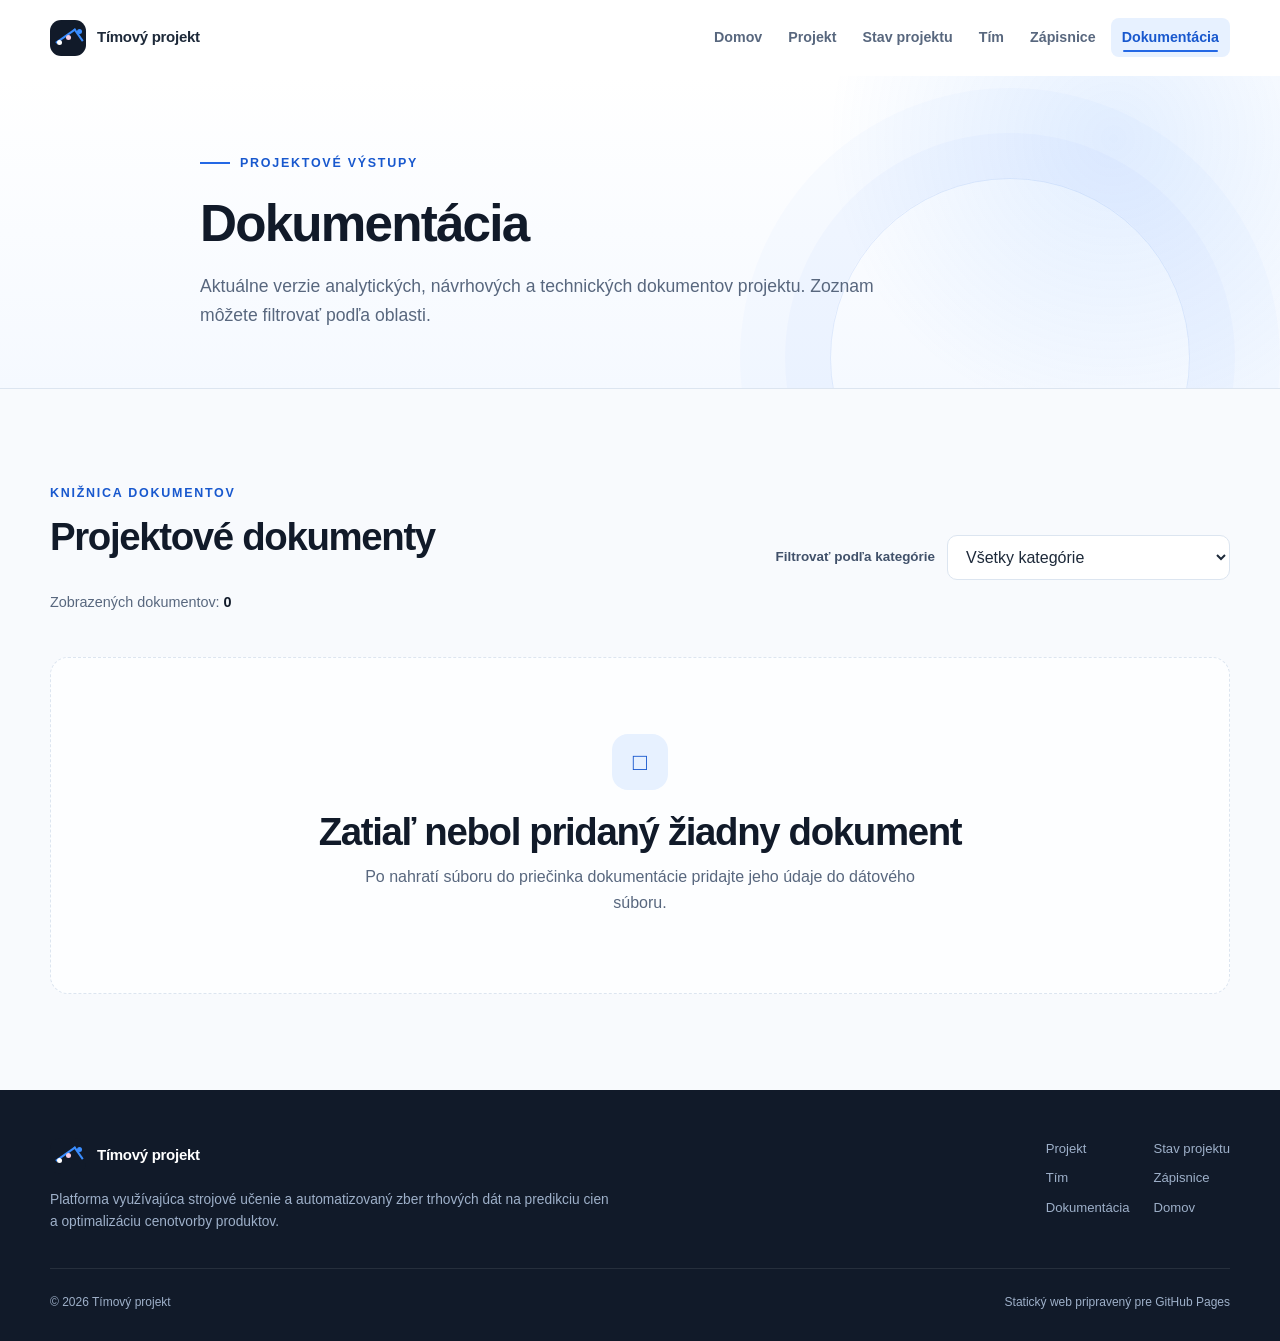
==== documentation.html @ 75918f1d "Create responsive project website" ====
<!doctype html>
<html lang="sk">
<head>
  <meta charset="utf-8">
  <meta name="viewport" content="width=device-width, initial-scale=1">
  <meta name="description" content="Projektová dokumentácia s filtrovaním podľa kategórie.">
  <meta name="theme-color" content="#111a29">
  <title>Dokumentácia | Platforma pre predikciu cien</title>
  <link rel="icon" type="image/svg+xml" href="data:image/svg+xml,%3Csvg xmlns='http://www.w3.org/2000/svg' viewBox='0 0 64 64'%3E%3Crect width='64' height='64' rx='16' fill='%23111a29'/%3E%3Cpath d='M12 43 25 31l9 6 18-19' fill='none' stroke='%233a8dff' stroke-width='5' stroke-linecap='round' stroke-linejoin='round'/%3E%3Ccircle cx='52' cy='18' r='5' fill='%23f7cce2'/%3E%3C/svg%3E">
  <link rel="stylesheet" href="css/styles.css">
</head>
<body data-page="documentation">
  <a class="skip-link" href="#main-content">Preskočiť na hlavný obsah</a>
  <header class="site-header">
    <div class="container header-inner">
      <a class="brand" href="index.html" aria-label="Tímový projekt – domov"><span class="brand-mark" aria-hidden="true"></span><span>Tímový projekt</span></a>
      <button class="menu-toggle" type="button" aria-expanded="false" aria-controls="main-navigation" aria-label="Otvoriť hlavné menu"><span class="menu-toggle-lines" aria-hidden="true"></span></button>
      <nav class="site-nav" id="main-navigation" aria-label="Hlavná navigácia"><ul>
        <li><a href="index.html" data-page="home">Domov</a></li><li><a href="project.html" data-page="project">Projekt</a></li><li><a href="status.html" data-page="status">Stav projektu</a></li><li><a href="team.html" data-page="team">Tím</a></li><li><a href="minutes.html" data-page="minutes">Zápisnice</a></li><li><a href="documentation.html" data-page="documentation">Dokumentácia</a></li>
      </ul></nav>
    </div>
  </header>

  <main id="main-content">
    <section class="page-hero page-hero-compact" aria-labelledby="page-title">
      <div class="container page-hero-inner">
        <p class="page-kicker">Projektové výstupy</p>
        <h1 id="page-title">Dokumentácia</h1>
        <p>Aktuálne verzie analytických, návrhových a technických dokumentov projektu. Zoznam môžete filtrovať podľa oblasti.</p>
      </div>
    </section>

    <section class="section section-soft" aria-labelledby="documents-title">
      <div class="container">
        <div class="collection-toolbar">
          <div>
            <p class="eyebrow">Knižnica dokumentov</p>
            <h2 id="documents-title">Projektové dokumenty</h2>
            <p class="collection-count">Zobrazených dokumentov: <strong data-documents-count>0</strong></p>
          </div>
          <div class="filter-control">
            <label for="category-filter">Filtrovať podľa kategórie</label>
            <select id="category-filter" data-category-filter>
              <option value="all">Všetky kategórie</option>
            </select>
          </div>
        </div>
        <div class="documentation-grid" data-documents-list aria-live="polite">
          <div class="empty-state"><p>Načítavam dokumentáciu…</p></div>
        </div>
      </div>
    </section>
  </main>

  <footer class="site-footer">
    <div class="container">
      <div class="footer-main">
        <div class="footer-brand"><a class="brand" href="index.html"><span class="brand-mark" aria-hidden="true"></span><span>Tímový projekt</span></a><p>Platforma využívajúca strojové učenie a automatizovaný zber trhových dát na predikciu cien a optimalizáciu cenotvorby produktov.</p></div>
        <nav class="footer-nav" aria-label="Navigácia v pätičke"><a href="project.html">Projekt</a><a href="status.html">Stav projektu</a><a href="team.html">Tím</a><a href="minutes.html">Zápisnice</a><a href="documentation.html">Dokumentácia</a><a href="index.html">Domov</a></nav>
      </div>
      <div class="footer-bottom"><p>© <span data-current-year></span> Tímový projekt</p><p>Statický web pripravený pre GitHub Pages</p></div>
    </div>
  </footer>
  <script src="data/documents.js"></script>
  <script src="js/main.js"></script>
  <script src="js/documentation.js"></script>
</body>
</html>
---- css/styles.css ----
:root {
  --blue-700: #1858ce;
  --blue-600: #2468e5;
  --blue-500: #3a8dff;
  --blue-200: #bcd8ff;
  --blue-100: #e7f1ff;
  --blue-050: #f5f9ff;
  --ink-950: #111a29;
  --ink-900: #1d2939;
  --ink-800: #2b3a50;
  --ink-700: #41516a;
  --ink-600: #58677e;
  --ink-500: #718096;
  --line: #dce5f0;
  --surface: #ffffff;
  --surface-soft: #f8fafd;
  --pink-200: #f7cce2;
  --pink-100: #fdeaf4;
  --green-600: #11845b;
  --green-100: #e3f6ef;
  --amber-600: #b76a00;
  --amber-100: #fff2d9;
  --violet-600: #7454d8;
  --violet-100: #eee9ff;
  --shadow-sm: 0 8px 28px rgba(25, 48, 82, 0.08);
  --shadow-lg: 0 26px 80px rgba(25, 58, 110, 0.14);
  --radius-sm: 10px;
  --radius-md: 18px;
  --radius-lg: 28px;
  --container: 1180px;
  --header-height: 76px;
  --font-sans: Inter, ui-sans-serif, -apple-system, BlinkMacSystemFont, "Segoe UI", sans-serif;
}

*,
*::before,
*::after {
  box-sizing: border-box;
}

html {
  scroll-behavior: smooth;
  scroll-padding-top: calc(var(--header-height) + 24px);
}

body {
  margin: 0;
  color: var(--ink-900);
  background: var(--surface);
  font-family: var(--font-sans);
  font-size: 1rem;
  line-height: 1.65;
  -webkit-font-smoothing: antialiased;
}

body.menu-open {
  overflow: hidden;
}

img,
svg {
  display: block;
  max-width: 100%;
}

a {
  color: inherit;
  text-decoration: none;
}

button,
select {
  font: inherit;
}

h1,
h2,
h3,
h4,
p,
dl,
dd {
  margin-top: 0;
}

h1,
h2,
h3,
h4 {
  color: var(--ink-950);
  font-weight: 750;
  letter-spacing: -0.035em;
  line-height: 1.15;
}

h1 {
  font-size: clamp(2.35rem, 5.3vw, 4.8rem);
}

h2 {
  font-size: clamp(1.75rem, 3vw, 2.55rem);
}

h3 {
  font-size: 1.2rem;
}

:focus-visible {
  outline: 3px solid var(--blue-500);
  outline-offset: 3px;
}

::selection {
  color: var(--ink-950);
  background: var(--pink-200);
}

.sr-only {
  position: absolute;
  width: 1px;
  height: 1px;
  padding: 0;
  margin: -1px;
  overflow: hidden;
  clip: rect(0, 0, 0, 0);
  white-space: nowrap;
  border: 0;
}

.skip-link {
  position: fixed;
  z-index: 1000;
  top: 12px;
  left: 12px;
  padding: 10px 16px;
  border-radius: 8px;
  color: #fff;
  background: var(--ink-950);
  transform: translateY(-160%);
  transition: transform 160ms ease;
}

.skip-link:focus {
  transform: translateY(0);
}

.container {
  width: min(calc(100% - 40px), var(--container));
  margin-inline: auto;
}

.section {
  padding: 96px 0;
}

.section-soft {
  background: var(--surface-soft);
}

.section-dark {
  color: #dbe7f8;
  background: var(--ink-950);
}

.section-heading {
  display: flex;
  align-items: flex-end;
  justify-content: space-between;
  gap: 32px;
  margin-bottom: 44px;
}

.section-heading > div {
  max-width: 720px;
}

.section-heading h2 {
  margin-bottom: 12px;
}

.section-heading p {
  max-width: 640px;
  margin-bottom: 0;
  color: var(--ink-600);
}

.section-dark .section-heading h2,
.section-dark h2,
.section-dark h3 {
  color: #fff;
}

.section-dark .section-heading p {
  color: #9fb0c9;
}

.section-dark .eyebrow {
  color: var(--blue-200);
}

.eyebrow {
  margin-bottom: 12px;
  color: var(--blue-700);
  font-size: 0.78rem;
  font-weight: 800;
  letter-spacing: 0.14em;
  line-height: 1.4;
  text-transform: uppercase;
}

.page-kicker {
  display: inline-flex;
  align-items: center;
  gap: 10px;
  margin-bottom: 22px;
  color: var(--blue-700);
  font-size: 0.78rem;
  font-weight: 800;
  letter-spacing: 0.14em;
  text-transform: uppercase;
}

.page-kicker::before {
  width: 30px;
  height: 2px;
  content: "";
  background: var(--blue-600);
}

code {
  padding: 0.1em 0.35em;
  border-radius: 5px;
  color: var(--ink-900);
  background: var(--blue-100);
  font-size: 0.88em;
}

/* Header and navigation */
.site-header {
  position: sticky;
  z-index: 100;
  top: 0;
  height: var(--header-height);
  border-bottom: 1px solid transparent;
  background: rgba(255, 255, 255, 0.9);
  backdrop-filter: blur(18px);
  transition: border-color 180ms ease, box-shadow 180ms ease;
}

.site-header.is-scrolled {
  border-color: rgba(220, 229, 240, 0.9);
  box-shadow: 0 5px 20px rgba(31, 48, 72, 0.05);
}

.header-inner {
  display: flex;
  height: 100%;
  align-items: center;
  justify-content: space-between;
  gap: 28px;
}

.brand {
  display: inline-flex;
  min-width: max-content;
  align-items: center;
  gap: 11px;
  font-size: 0.94rem;
  font-weight: 800;
  letter-spacing: -0.02em;
}

.brand-mark {
  position: relative;
  display: grid;
  width: 36px;
  height: 36px;
  overflow: hidden;
  border-radius: 11px;
  color: #fff;
  background: var(--ink-950);
  place-items: center;
}

.brand-mark::before,
.brand-mark::after {
  position: absolute;
  content: "";
}

.brand-mark::before {
  width: 24px;
  height: 15px;
  border-top: 2px solid var(--blue-500);
  border-right: 2px solid var(--blue-500);
  transform: rotate(-35deg) translate(-1px, 4px);
}

.brand-mark::after {
  width: 5px;
  height: 5px;
  border-radius: 50%;
  background: var(--pink-200);
  box-shadow: 11px -6px 0 var(--blue-500), -9px 5px 0 #fff;
}

.site-nav ul {
  display: flex;
  margin: 0;
  padding: 0;
  align-items: center;
  gap: 4px;
  list-style: none;
}

.site-nav a {
  position: relative;
  display: block;
  padding: 12px 11px;
  border-radius: 8px;
  color: var(--ink-600);
  font-size: 0.89rem;
  font-weight: 650;
  line-height: 1;
  transition: color 160ms ease, background-color 160ms ease;
}

.site-nav a:hover {
  color: var(--ink-950);
  background: var(--blue-050);
}

.site-nav a.is-active {
  color: var(--blue-700);
  background: var(--blue-100);
}

.site-nav a.is-active::after {
  position: absolute;
  right: 12px;
  bottom: 5px;
  left: 12px;
  height: 2px;
  border-radius: 999px;
  content: "";
  background: var(--blue-600);
}

.menu-toggle {
  display: none;
  width: 46px;
  height: 46px;
  padding: 0;
  border: 1px solid var(--line);
  border-radius: 12px;
  color: var(--ink-900);
  background: #fff;
  cursor: pointer;
}

.menu-toggle-lines,
.menu-toggle-lines::before,
.menu-toggle-lines::after {
  display: block;
  width: 20px;
  height: 2px;
  margin: auto;
  border-radius: 999px;
  content: "";
  background: currentColor;
  transition: transform 160ms ease, opacity 160ms ease;
}

.menu-toggle-lines::before {
  transform: translateY(-6px);
}

.menu-toggle-lines::after {
  transform: translateY(4px);
}

.menu-toggle[aria-expanded="true"] .menu-toggle-lines {
  background: transparent;
}

.menu-toggle[aria-expanded="true"] .menu-toggle-lines::before {
  transform: translateY(0) rotate(45deg);
}

.menu-toggle[aria-expanded="true"] .menu-toggle-lines::after {
  transform: translateY(-2px) rotate(-45deg);
}

/* Buttons and links */
.button {
  display: inline-flex;
  min-height: 48px;
  padding: 0 20px;
  align-items: center;
  justify-content: center;
  gap: 8px;
  border: 1px solid transparent;
  border-radius: 11px;
  font-size: 0.92rem;
  font-weight: 750;
  line-height: 1.2;
  transition: transform 160ms ease, background-color 160ms ease, border-color 160ms ease, box-shadow 160ms ease;
}

.button:hover {
  transform: translateY(-2px);
}

.button-primary {
  color: #fff;
  background: var(--blue-600);
  box-shadow: 0 10px 26px rgba(36, 104, 229, 0.23);
}

.button-primary:hover {
  background: var(--blue-700);
  box-shadow: 0 14px 30px rgba(36, 104, 229, 0.3);
}

.button-secondary {
  border-color: var(--line);
  color: var(--ink-900);
  background: #fff;
}

.button-secondary:hover {
  border-color: var(--blue-200);
  background: var(--blue-050);
}

.button-small {
  min-height: 40px;
  padding-inline: 15px;
  font-size: 0.84rem;
}

.text-link {
  display: inline-flex;
  align-items: center;
  color: var(--blue-700);
  font-weight: 750;
}

.text-link:hover {
  text-decoration: underline;
  text-underline-offset: 4px;
}

/* Home hero */
.hero {
  position: relative;
  min-height: calc(100vh - var(--header-height));
  overflow: hidden;
  background:
    radial-gradient(circle at 89% 16%, rgba(58, 141, 255, 0.18), transparent 26%),
    radial-gradient(circle at 8% 84%, rgba(247, 204, 226, 0.31), transparent 26%),
    linear-gradient(180deg, #fff 0%, #f7faff 100%);
}

.hero::before {
  position: absolute;
  inset: 0;
  pointer-events: none;
  content: "";
  background-image: linear-gradient(rgba(39, 92, 173, 0.055) 1px, transparent 1px), linear-gradient(90deg, rgba(39, 92, 173, 0.055) 1px, transparent 1px);
  background-size: 64px 64px;
  mask-image: linear-gradient(to bottom, rgba(0, 0, 0, 0.45), transparent 92%);
}

.hero-inner {
  position: relative;
  z-index: 1;
  display: grid;
  min-height: calc(100vh - var(--header-height));
  padding-block: 76px;
  align-items: center;
  grid-template-columns: minmax(0, 1.2fr) minmax(360px, 0.8fr);
  gap: clamp(48px, 8vw, 104px);
}

.hero-copy {
  max-width: 790px;
}

.hero-copy h1 {
  max-width: 830px;
  margin-bottom: 28px;
  font-size: clamp(2.35rem, 4.6vw, 4.15rem);
}

.hero-title-accent {
  color: var(--blue-600);
}

.hero-description {
  max-width: 680px;
  margin-bottom: 36px;
  color: var(--ink-600);
  font-size: clamp(1.05rem, 1.5vw, 1.2rem);
  line-height: 1.75;
}

.hero-actions {
  display: flex;
  flex-wrap: wrap;
  gap: 12px;
}

.hero-visual-wrap {
  position: relative;
}

.hero-visual-wrap::before {
  position: absolute;
  z-index: -1;
  inset: -28px;
  border-radius: 50%;
  content: "";
  background: radial-gradient(circle, rgba(58, 141, 255, 0.2), transparent 68%);
  filter: blur(14px);
}

.hero-visual {
  position: relative;
  min-height: 490px;
  overflow: hidden;
  padding: 26px;
  border: 1px solid rgba(255, 255, 255, 0.12);
  border-radius: var(--radius-lg);
  color: #fff;
  background: var(--ink-950);
  box-shadow: var(--shadow-lg);
}

.hero-visual::before {
  position: absolute;
  inset: 0;
  content: "";
  background-image: linear-gradient(rgba(255, 255, 255, 0.045) 1px, transparent 1px), linear-gradient(90deg, rgba(255, 255, 255, 0.045) 1px, transparent 1px);
  background-size: 40px 40px;
}

.visual-topbar,
.chart-meta,
.hero-chart,
.visual-metrics {
  position: relative;
  z-index: 1;
}

.visual-topbar {
  display: flex;
  margin-bottom: 42px;
  align-items: center;
  justify-content: space-between;
  color: #8ea2c0;
  font-size: 0.75rem;
  font-weight: 700;
  letter-spacing: 0.08em;
  text-transform: uppercase;
}

.live-indicator {
  display: inline-flex;
  align-items: center;
  gap: 7px;
  color: #a9f2d4;
}

.live-indicator::before {
  width: 7px;
  height: 7px;
  border-radius: 50%;
  content: "";
  background: #53dba3;
  box-shadow: 0 0 0 5px rgba(83, 219, 163, 0.1);
}

.chart-meta {
  display: flex;
  align-items: flex-end;
  justify-content: space-between;
}

.chart-meta span {
  display: block;
  color: #8ea2c0;
  font-size: 0.75rem;
}

.chart-meta strong {
  display: block;
  margin-top: 5px;
  color: #fff;
  font-size: 2rem;
  letter-spacing: -0.05em;
}

.trend-chip {
  padding: 7px 10px;
  border-radius: 999px;
  color: #81e7bb !important;
  background: rgba(83, 219, 163, 0.12);
  font-size: 0.75rem !important;
  font-weight: 750;
}

.hero-chart {
  width: 100%;
  height: 190px;
  margin: 22px 0 24px;
  overflow: visible;
}

.chart-line-shadow {
  fill: none;
  stroke: rgba(58, 141, 255, 0.14);
  stroke-width: 14;
}

.chart-line {
  fill: none;
  stroke: var(--blue-500);
  stroke-linecap: round;
  stroke-linejoin: round;
  stroke-width: 3.5;
}

.chart-line-secondary {
  fill: none;
  stroke: var(--pink-200);
  stroke-dasharray: 7 9;
  stroke-linecap: round;
  stroke-width: 2;
}

.chart-dot {
  fill: var(--blue-500);
  stroke: var(--ink-950);
  stroke-width: 4;
}

.chart-dot-active {
  fill: var(--pink-200);
  stroke: var(--ink-950);
  stroke-width: 5;
}

.visual-metrics {
  display: grid;
  padding-top: 20px;
  border-top: 1px solid rgba(255, 255, 255, 0.09);
  grid-template-columns: repeat(3, 1fr);
  gap: 16px;
}

.visual-metrics div + div {
  padding-left: 16px;
  border-left: 1px solid rgba(255, 255, 255, 0.09);
}

.visual-metrics span,
.visual-metrics strong {
  display: block;
}

.visual-metrics span {
  color: #7f94b2;
  font-size: 0.7rem;
  letter-spacing: 0.05em;
  text-transform: uppercase;
}

.visual-metrics strong {
  margin-top: 4px;
  font-size: 0.92rem;
}

.floating-label {
  position: absolute;
  z-index: 3;
  display: flex;
  padding: 11px 14px;
  border: 1px solid rgba(255, 255, 255, 0.5);
  border-radius: 12px;
  align-items: center;
  gap: 9px;
  color: var(--ink-900);
  background: rgba(255, 255, 255, 0.92);
  box-shadow: var(--shadow-sm);
  font-size: 0.75rem;
  font-weight: 750;
  backdrop-filter: blur(12px);
}

.floating-label::before {
  width: 8px;
  height: 8px;
  border-radius: 50%;
  content: "";
  background: var(--blue-500);
}

.label-one {
  top: 76px;
  right: -30px;
}

.label-two {
  bottom: 73px;
  left: -42px;
}

.label-two::before {
  background: var(--pink-200);
}

/* Home cards */
.areas-grid {
  display: grid;
  grid-template-columns: repeat(4, minmax(0, 1fr));
  gap: 18px;
}

.area-card {
  position: relative;
  min-height: 300px;
  overflow: hidden;
  padding: 28px;
  border: 1px solid var(--line);
  border-radius: var(--radius-md);
  background: #fff;
  transition: transform 180ms ease, border-color 180ms ease, box-shadow 180ms ease;
}

.area-card:hover {
  border-color: var(--blue-200);
  box-shadow: var(--shadow-sm);
  transform: translateY(-6px);
}

.area-card::after {
  position: absolute;
  right: -26px;
  bottom: -32px;
  width: 116px;
  height: 116px;
  border-radius: 50%;
  content: "";
  background: var(--blue-050);
}

.area-card:nth-child(2)::after,
.area-card:nth-child(4)::after {
  background: var(--pink-100);
}

.area-number {
  display: flex;
  margin-bottom: 46px;
  align-items: center;
  justify-content: space-between;
  color: var(--ink-500);
  font-size: 0.78rem;
  font-weight: 750;
}

.area-icon {
  position: relative;
  display: grid;
  width: 42px;
  height: 42px;
  border-radius: 12px;
  color: var(--blue-700);
  background: var(--blue-100);
  place-items: center;
}

.area-icon svg {
  width: 22px;
  height: 22px;
}

.area-card h3 {
  margin-bottom: 14px;
  font-size: 1.25rem;
}

.area-card p {
  position: relative;
  z-index: 1;
  margin-bottom: 0;
  color: var(--ink-600);
  font-size: 0.93rem;
}

/* Current status */
.current-status-card {
  display: grid;
  min-height: 355px;
  overflow: hidden;
  border: 1px solid rgba(255, 255, 255, 0.09);
  border-radius: var(--radius-lg);
  background:
    radial-gradient(circle at 100% 0%, rgba(58, 141, 255, 0.24), transparent 36%),
    #172235;
  grid-template-columns: 1.3fr 0.7fr;
}

.status-summary-main {
  padding: clamp(32px, 6vw, 64px);
}

.status-kicker {
  display: flex;
  margin-bottom: 30px;
  align-items: center;
  gap: 10px;
  color: #a8bad4;
  font-size: 0.74rem;
  font-weight: 800;
  letter-spacing: 0.12em;
  text-transform: uppercase;
}

.pulse-dot {
  width: 8px;
  height: 8px;
  border-radius: 50%;
  background: #59dfa8;
  box-shadow: 0 0 0 6px rgba(89, 223, 168, 0.1);
}

.week-label {
  margin-bottom: 6px;
  color: #fff;
  font-size: clamp(2rem, 4vw, 3.3rem);
  font-weight: 800;
  letter-spacing: -0.05em;
  line-height: 1;
}

.status-date {
  margin-bottom: 24px;
  color: var(--blue-200);
  font-weight: 650;
}

.status-description {
  max-width: 590px;
  margin-bottom: 28px;
  color: #b9c7db;
  font-size: 1.05rem;
}

.current-status-card .text-link {
  color: #8ebcff;
}

.status-metrics {
  display: grid;
  padding: 30px;
  align-content: center;
  background: rgba(255, 255, 255, 0.035);
  gap: 14px;
}

.metric-card {
  padding: 27px;
  border: 1px solid rgba(255, 255, 255, 0.08);
  border-radius: var(--radius-md);
  background: rgba(255, 255, 255, 0.055);
}

.metric-number,
.metric-label {
  display: block;
}

.metric-number {
  color: #fff;
  font-size: 2.5rem;
  font-weight: 800;
  letter-spacing: -0.05em;
  line-height: 1;
}

.metric-label {
  margin-top: 9px;
  color: #9fb0c9;
  font-size: 0.82rem;
}

.metric-complete {
  box-shadow: inset 3px 0 0 #59dfa8;
}

.metric-progress {
  box-shadow: inset 3px 0 0 var(--blue-500);
}

/* Updates */
.updates-layout {
  display: grid;
  grid-template-columns: minmax(260px, 0.36fr) minmax(0, 0.64fr);
  gap: clamp(42px, 8vw, 104px);
}

.updates-intro {
  position: sticky;
  top: calc(var(--header-height) + 40px);
  height: fit-content;
}

.updates-intro h2 {
  margin-bottom: 18px;
}

.updates-intro > p:not(.eyebrow) {
  color: var(--ink-600);
}

.updates-list {
  border-top: 1px solid var(--line);
}

.update-item {
  display: grid;
  padding: 25px 0;
  border-bottom: 1px solid var(--line);
  grid-template-columns: 14px 1fr;
  gap: 20px;
}

.update-marker {
  width: 10px;
  height: 10px;
  margin-top: 8px;
  border-radius: 50%;
  background: var(--ink-500);
  box-shadow: 0 0 0 5px var(--surface-soft);
}

.update-status {
  background: var(--blue-500);
}

.update-minutes {
  background: var(--green-600);
}

.update-document {
  background: var(--violet-600);
}

.update-general {
  background: #dc83b4;
}

.update-meta {
  display: flex;
  margin-bottom: 7px;
  align-items: center;
  justify-content: space-between;
  gap: 20px;
  color: var(--ink-500);
  font-size: 0.76rem;
  font-weight: 700;
  letter-spacing: 0.05em;
  text-transform: uppercase;
}

.update-content h3 {
  margin-bottom: 7px;
}

.update-content h3 a:hover {
  color: var(--blue-700);
}

.update-content p {
  margin-bottom: 0;
  color: var(--ink-600);
  font-size: 0.92rem;
}

/* Shared page hero */
.page-hero {
  position: relative;
  overflow: hidden;
  padding: 92px 0 78px;
  border-bottom: 1px solid var(--line);
  background:
    radial-gradient(circle at 87% 20%, rgba(58, 141, 255, 0.13), transparent 25%),
    linear-gradient(180deg, #fff, var(--blue-050));
}

.page-hero::after {
  position: absolute;
  right: 7vw;
  bottom: -150px;
  width: 360px;
  height: 360px;
  border: 1px solid rgba(36, 104, 229, 0.12);
  border-radius: 50%;
  content: "";
  box-shadow: 0 0 0 45px rgba(36, 104, 229, 0.025), 0 0 0 90px rgba(36, 104, 229, 0.018);
}

.page-hero-inner {
  position: relative;
  z-index: 1;
  max-width: 880px;
}

.page-hero h1 {
  margin-bottom: 24px;
  font-size: clamp(2.5rem, 5vw, 4.5rem);
}

.page-hero p:last-child {
  max-width: 720px;
  margin-bottom: 0;
  color: var(--ink-600);
  font-size: 1.1rem;
}

.page-hero-compact {
  padding-block: 70px 58px;
}

.page-hero-compact h1 {
  margin-bottom: 18px;
  font-size: clamp(2.3rem, 4vw, 3.75rem);
}

/* Project page */
.about-layout {
  display: grid;
  align-items: start;
  grid-template-columns: 0.72fr 1.28fr;
  gap: clamp(48px, 9vw, 120px);
}

.about-sticky {
  position: sticky;
  top: calc(var(--header-height) + 42px);
}

.about-sticky h2 {
  margin-bottom: 22px;
}

.about-index {
  display: flex;
  width: 72px;
  height: 72px;
  margin-bottom: 28px;
  border-radius: 50%;
  align-items: center;
  justify-content: center;
  color: var(--blue-700);
  background: var(--blue-100);
  font-size: 0.85rem;
  font-weight: 800;
}

.about-blocks {
  display: grid;
  gap: 18px;
}

.about-block {
  padding: 30px 32px;
  border: 1px solid var(--line);
  border-radius: var(--radius-md);
  background: #fff;
}

.about-block:first-child {
  border-color: var(--blue-200);
  background: var(--blue-050);
}

.about-block h3 {
  margin-bottom: 13px;
}

.about-block p {
  margin-bottom: 0;
  color: var(--ink-600);
}

.tasks-grid {
  display: grid;
  counter-reset: project-task;
  grid-template-columns: repeat(2, minmax(0, 1fr));
  gap: 18px;
}

.project-task-card {
  position: relative;
  min-height: 265px;
  padding: 32px;
  border: 1px solid rgba(255, 255, 255, 0.09);
  border-radius: var(--radius-md);
  background: #172235;
  counter-increment: project-task;
  transition: background-color 160ms ease, transform 160ms ease;
}

.project-task-card:hover {
  background: #1b2940;
  transform: translateY(-3px);
}

.project-task-card::before {
  display: block;
  margin-bottom: 50px;
  color: #699ee9;
  content: "0" counter(project-task);
  font-size: 0.82rem;
  font-weight: 800;
  letter-spacing: 0.1em;
}

.project-task-card:nth-child(n + 10)::before {
  content: counter(project-task);
}

.project-task-card::after {
  position: absolute;
  top: 34px;
  right: 34px;
  width: 34px;
  height: 1px;
  content: "";
  background: var(--pink-200);
  transform: rotate(-38deg);
}

.project-task-card h3 {
  margin-bottom: 14px;
  color: #fff;
}

.project-task-card p {
  margin-bottom: 0;
  color: #aebdd2;
  font-size: 0.94rem;
}

/* Status timeline */
.status-page {
  background: var(--surface-soft);
}

.status-legend {
  display: flex;
  flex-wrap: wrap;
  gap: 10px;
}

.status-badge {
  display: inline-flex;
  min-height: 27px;
  padding: 4px 10px;
  border-radius: 999px;
  align-items: center;
  font-size: 0.74rem;
  font-weight: 800;
  letter-spacing: 0.03em;
}

.badge-complete {
  color: var(--green-600);
  background: var(--green-100);
}

.badge-progress {
  color: var(--blue-700);
  background: var(--blue-100);
}

.badge-planned {
  color: var(--amber-600);
  background: var(--amber-100);
}

.timeline {
  position: relative;
  display: grid;
  gap: 34px;
}

.timeline::before {
  position: absolute;
  top: 28px;
  bottom: 28px;
  left: 29px;
  width: 2px;
  content: "";
  background: var(--line);
}

.timeline-entry {
  position: relative;
  display: grid;
  grid-template-columns: 60px minmax(0, 1fr);
  gap: 26px;
}

.timeline-node {
  position: relative;
  z-index: 2;
  display: flex;
  width: 60px;
  height: 60px;
  border: 5px solid var(--surface-soft);
  border-radius: 50%;
  align-items: center;
  justify-content: center;
  color: var(--ink-600);
  background: #fff;
  box-shadow: 0 0 0 1px var(--line);
  font-size: 0.8rem;
  font-weight: 800;
}

.timeline-entry.is-latest .timeline-node {
  color: #fff;
  background: var(--blue-600);
  box-shadow: 0 0 0 1px var(--blue-600), 0 0 0 8px var(--blue-100);
}

.week-card {
  overflow: hidden;
  border: 1px solid var(--line);
  border-radius: var(--radius-md);
  background: #fff;
  box-shadow: 0 8px 28px rgba(30, 52, 83, 0.045);
}

.timeline-entry.is-latest .week-card {
  border-color: var(--blue-200);
  box-shadow: 0 16px 48px rgba(26, 80, 171, 0.09);
}

.week-card-header {
  display: flex;
  padding: 30px 34px;
  border-bottom: 1px solid var(--line);
  align-items: flex-start;
  justify-content: space-between;
  gap: 36px;
  background: linear-gradient(135deg, #fff, #fafcff);
}

.week-card-header h2 {
  max-width: 680px;
  margin-bottom: 0;
  font-size: 1.4rem;
  letter-spacing: -0.025em;
}

.week-title-line {
  display: flex;
  margin-bottom: 10px;
  align-items: center;
  gap: 10px;
}

.week-title-line .eyebrow {
  margin-bottom: 0;
}

.latest-label {
  padding: 3px 8px;
  border-radius: 99px;
  color: #fff;
  background: var(--blue-600);
  font-size: 0.68rem;
  font-weight: 800;
  letter-spacing: 0.04em;
  text-transform: uppercase;
}

.week-meta {
  display: grid;
  min-width: max-content;
  color: var(--ink-500);
  font-size: 0.78rem;
  text-align: right;
  gap: 6px;
}

.week-meta time {
  color: var(--ink-800);
  font-weight: 750;
}

.task-columns {
  display: grid;
  padding: 28px 34px 34px;
  grid-template-columns: repeat(3, minmax(0, 1fr));
  gap: 26px;
}

.task-group-heading {
  display: flex;
  margin-bottom: 17px;
  align-items: center;
  justify-content: space-between;
}

.task-group-heading h3 {
  margin: 0;
  line-height: 1;
}

.task-count {
  display: grid;
  width: 25px;
  height: 25px;
  border: 1px solid var(--line);
  border-radius: 50%;
  color: var(--ink-500);
  font-size: 0.72rem;
  font-weight: 800;
  place-items: center;
}

.task-list {
  display: grid;
  margin: 0;
  padding: 0;
  list-style: none;
  gap: 10px;
}

.task-item {
  display: grid;
  padding: 15px;
  border: 1px solid var(--line);
  border-radius: 12px;
  grid-template-columns: 8px 1fr;
  gap: 11px;
}

.task-state {
  width: 7px;
  height: 7px;
  margin-top: 6px;
  border-radius: 50%;
}

.task-state-complete {
  background: var(--green-600);
}

.task-state-progress {
  background: var(--blue-500);
}

.task-state-planned {
  background: #db900f;
}

.task-item h4 {
  margin-bottom: 10px;
  font-size: 0.88rem;
  letter-spacing: -0.015em;
  line-height: 1.35;
}

.task-meta {
  display: grid;
  color: var(--ink-500);
  font-size: 0.72rem;
  line-height: 1.5;
  gap: 4px;
}

.task-meta span {
  display: inline-flex;
  align-items: center;
  gap: 5px;
}

.task-deadline {
  color: var(--amber-600);
}

.task-empty {
  margin-bottom: 0;
  padding: 16px;
  border: 1px dashed var(--line);
  border-radius: 12px;
  color: var(--ink-500);
  font-size: 0.8rem;
}

/* Team */
.supervisors-grid {
  display: grid;
  grid-template-columns: repeat(2, minmax(0, 1fr));
  gap: 18px;
}

.supervisor-card {
  display: flex;
  min-height: 150px;
  padding: 28px;
  border: 1px solid var(--line);
  border-radius: var(--radius-md);
  align-items: center;
  gap: 24px;
  background: #fff;
}

.supervisor-number {
  display: grid;
  width: 62px;
  height: 62px;
  flex: 0 0 auto;
  border-radius: 50%;
  color: var(--blue-700);
  background: var(--blue-100);
  font-size: 0.8rem;
  font-weight: 800;
  place-items: center;
}

.supervisor-card .eyebrow {
  margin-bottom: 7px;
  font-size: 0.68rem;
}

.supervisor-card h3 {
  margin-bottom: 0;
  font-size: 1.35rem;
}

.team-grid {
  display: grid;
  grid-template-columns: repeat(3, minmax(0, 1fr));
  gap: 20px;
}

.member-card {
  overflow: hidden;
  border: 1px solid var(--line);
  border-radius: var(--radius-md);
  background: #fff;
  transition: transform 180ms ease, box-shadow 180ms ease;
}

.member-card:hover {
  box-shadow: var(--shadow-sm);
  transform: translateY(-5px);
}

.member-photo {
  width: 100%;
  height: 220px;
  object-fit: cover;
}

.member-photo-placeholder {
  display: grid;
  position: relative;
  overflow: hidden;
  color: #fff;
  background: linear-gradient(145deg, #214a8e, var(--blue-500));
  place-items: center;
}

.member-photo-placeholder::before {
  position: absolute;
  width: 180px;
  height: 180px;
  border: 1px solid rgba(255, 255, 255, 0.18);
  border-radius: 50%;
  content: "";
  box-shadow: 0 0 0 38px rgba(255, 255, 255, 0.04), 0 0 0 76px rgba(255, 255, 255, 0.025);
}

.member-photo-placeholder::after {
  position: absolute;
  right: 18px;
  bottom: 16px;
  width: 44px;
  height: 5px;
  border-radius: 99px;
  content: "";
  background: var(--pink-200);
  transform: rotate(-34deg);
}

.member-photo-placeholder span {
  position: relative;
  z-index: 1;
  font-size: 2.3rem;
  font-weight: 800;
  letter-spacing: -0.05em;
}

.avatar-1 {
  background: linear-gradient(145deg, #26354b, #536b8a);
}

.avatar-2 {
  background: linear-gradient(145deg, #18607d, #3a8dff);
}

.avatar-3 {
  background: linear-gradient(145deg, #42386e, #8a75e4);
}

.avatar-4 {
  background: linear-gradient(145deg, #2f5d55, #4da98f);
}

.member-card-body {
  position: relative;
  padding: 25px 26px 28px;
}

.member-index {
  position: absolute;
  top: 27px;
  right: 25px;
  color: var(--ink-500);
  font-size: 0.72rem;
  font-weight: 750;
}

.member-card h3 {
  padding-right: 34px;
  margin-bottom: 7px;
  font-size: 1.25rem;
}

.member-role {
  margin-bottom: 15px;
  color: var(--blue-700) !important;
  font-size: 0.78rem !important;
  font-weight: 750;
}

.member-card-body p:last-child {
  margin-bottom: 0;
  color: var(--ink-600);
  font-size: 0.89rem;
}

/* Documents and minutes */
.collection-toolbar {
  display: flex;
  margin-bottom: 28px;
  align-items: center;
  justify-content: space-between;
  gap: 24px;
}

.collection-count {
  color: var(--ink-600);
  font-size: 0.9rem;
}

.collection-count strong {
  color: var(--ink-950);
}

.filter-control {
  display: flex;
  align-items: center;
  gap: 12px;
}

.filter-control label {
  color: var(--ink-700);
  font-size: 0.84rem;
  font-weight: 700;
}

.filter-control select {
  min-width: 240px;
  min-height: 45px;
  padding: 0 42px 0 14px;
  border: 1px solid var(--line);
  border-radius: 10px;
  color: var(--ink-900);
  background-color: #fff;
  cursor: pointer;
}

.document-list {
  display: grid;
  gap: 14px;
}

.document-row {
  display: grid;
  padding: 25px 28px;
  border: 1px solid var(--line);
  border-radius: var(--radius-md);
  align-items: center;
  background: #fff;
  grid-template-columns: 105px minmax(0, 1fr) auto;
  gap: 28px;
  transition: border-color 160ms ease, box-shadow 160ms ease;
}

.document-row:hover {
  border-color: var(--blue-200);
  box-shadow: var(--shadow-sm);
}

.document-number {
  display: grid;
  min-height: 95px;
  padding-right: 24px;
  border-right: 1px solid var(--line);
  align-content: center;
}

.document-number span {
  color: var(--ink-500);
  font-size: 0.68rem;
  font-weight: 750;
  letter-spacing: 0.08em;
  text-transform: uppercase;
}

.document-number strong {
  color: var(--blue-700);
  font-size: 1.7rem;
  letter-spacing: -0.05em;
}

.document-heading {
  display: flex;
  align-items: flex-start;
  justify-content: space-between;
  gap: 20px;
}

.document-heading h2,
.documentation-card h2 {
  margin-bottom: 11px;
  font-size: 1.25rem;
}

.document-date {
  margin-bottom: 5px !important;
  color: var(--blue-700) !important;
  font-size: 0.75rem !important;
  font-weight: 750;
}

.file-type {
  display: inline-flex;
  min-height: 26px;
  padding: 4px 8px;
  border-radius: 6px;
  align-items: center;
  color: var(--ink-700);
  background: var(--blue-050);
  font-size: 0.67rem;
  font-weight: 850;
  letter-spacing: 0.05em;
}

.document-main > p {
  margin-bottom: 8px;
  color: var(--ink-600);
  font-size: 0.9rem;
}

.document-author {
  margin-bottom: 0 !important;
  color: var(--ink-500) !important;
  font-size: 0.78rem !important;
}

.document-actions {
  display: flex;
  flex-direction: column;
  gap: 8px;
}

.documentation-grid {
  display: grid;
  grid-template-columns: repeat(2, minmax(0, 1fr));
  gap: 18px;
}

.documentation-card {
  display: flex;
  min-height: 345px;
  padding: 28px;
  border: 1px solid var(--line);
  border-radius: var(--radius-md);
  flex-direction: column;
  background: #fff;
}

.documentation-card-top {
  display: flex;
  margin-bottom: 25px;
  align-items: center;
  justify-content: space-between;
}

.category-tag {
  display: inline-flex;
  min-height: 28px;
  padding: 4px 10px;
  border-radius: 999px;
  align-items: center;
  color: var(--blue-700);
  background: var(--blue-100);
  font-size: 0.72rem;
  font-weight: 750;
}

.documentation-card > p {
  margin-bottom: 22px;
  color: var(--ink-600);
  font-size: 0.9rem;
}

.document-details {
  display: grid;
  margin-bottom: 26px;
  padding-top: 18px;
  border-top: 1px solid var(--line);
  grid-template-columns: repeat(2, minmax(0, 1fr));
  gap: 12px 20px;
}

.document-details div {
  min-width: 0;
}

.document-details dt {
  color: var(--ink-500);
  font-size: 0.68rem;
  font-weight: 750;
  letter-spacing: 0.05em;
  text-transform: uppercase;
}

.document-details dd {
  margin-bottom: 0;
  overflow-wrap: anywhere;
  color: var(--ink-800);
  font-size: 0.82rem;
  font-weight: 650;
}

.documentation-actions {
  display: flex;
  margin-top: auto;
  gap: 8px;
}

.empty-state {
  padding: 46px 28px;
  border: 1px dashed var(--line);
  border-radius: var(--radius-md);
  text-align: center;
  background: rgba(255, 255, 255, 0.7);
}

.empty-state h2,
.empty-state h3 {
  margin-bottom: 10px;
}

.empty-state p {
  max-width: 590px;
  margin: 0 auto;
  color: var(--ink-600);
}

.document-empty {
  grid-column: 1 / -1;
  padding-block: 76px;
}

.empty-icon {
  display: grid;
  width: 56px;
  height: 56px;
  margin: 0 auto 20px;
  border-radius: 16px;
  color: var(--blue-700);
  background: var(--blue-100);
  font-size: 1.5rem;
  font-weight: 500;
  place-items: center;
}

/* Footer */
.site-footer {
  padding: 48px 0 28px;
  color: #9eb0c9;
  background: var(--ink-950);
}

.footer-main {
  display: flex;
  padding-bottom: 34px;
  border-bottom: 1px solid rgba(255, 255, 255, 0.09);
  align-items: flex-start;
  justify-content: space-between;
  gap: 40px;
}

.footer-brand {
  max-width: 560px;
}

.footer-brand .brand {
  margin-bottom: 15px;
  color: #fff;
}

.footer-brand p {
  margin-bottom: 0;
  font-size: 0.86rem;
}

.footer-nav {
  display: grid;
  grid-template-columns: repeat(2, auto);
  gap: 8px 24px;
}

.footer-nav a {
  font-size: 0.82rem;
}

.footer-nav a:hover {
  color: #fff;
}

.footer-bottom {
  display: flex;
  padding-top: 24px;
  justify-content: space-between;
  gap: 20px;
  font-size: 0.75rem;
}

.footer-bottom p {
  margin-bottom: 0;
}

/* Responsive */
@media (max-width: 1050px) {
  .site-nav a {
    padding-inline: 8px;
    font-size: 0.8rem;
  }

  .hero-inner {
    grid-template-columns: 1.1fr 0.9fr;
    gap: 48px;
  }

  .hero-copy h1 {
    font-size: clamp(2.5rem, 5vw, 4rem);
  }

  .areas-grid {
    grid-template-columns: repeat(2, minmax(0, 1fr));
  }

  .area-card {
    min-height: 250px;
  }

  .task-columns {
    grid-template-columns: 1fr;
  }

  .team-grid {
    grid-template-columns: repeat(2, minmax(0, 1fr));
  }
}

@media (max-width: 860px) {
  :root {
    --header-height: 68px;
  }

  .site-nav {
    position: fixed;
    z-index: 90;
    top: var(--header-height);
    right: 0;
    left: 0;
    max-height: 0;
    overflow: hidden;
    border-bottom: 1px solid transparent;
    background: #fff;
    opacity: 0;
    visibility: hidden;
    transition: max-height 220ms ease, opacity 180ms ease, visibility 180ms ease, border-color 180ms ease;
  }

  .site-nav.is-open {
    max-height: calc(100vh - var(--header-height));
    border-color: var(--line);
    box-shadow: 0 20px 35px rgba(18, 32, 52, 0.08);
    opacity: 1;
    visibility: visible;
  }

  .site-nav ul {
    width: min(calc(100% - 40px), var(--container));
    margin: 0 auto;
    padding: 18px 0 26px;
    align-items: stretch;
    flex-direction: column;
  }

  .site-nav a {
    padding: 14px 16px;
    font-size: 1rem;
  }

  .site-nav a.is-active::after {
    top: 10px;
    right: auto;
    bottom: 10px;
    left: 5px;
    width: 3px;
    height: auto;
  }

  .menu-toggle {
    display: block;
  }

  .hero-inner {
    min-height: auto;
    padding-block: 72px;
    grid-template-columns: 1fr;
  }

  .hero-copy {
    max-width: 760px;
  }

  .hero-visual-wrap {
    max-width: 620px;
  }

  .hero-visual {
    min-height: 430px;
  }

  .label-one {
    right: -12px;
  }

  .label-two {
    left: -12px;
  }

  .current-status-card,
  .about-layout,
  .updates-layout {
    grid-template-columns: 1fr;
  }

  .status-metrics {
    grid-template-columns: repeat(2, 1fr);
  }

  .updates-intro,
  .about-sticky {
    position: static;
  }

  .tasks-grid {
    grid-template-columns: 1fr;
  }

  .week-card-header {
    flex-direction: column;
    gap: 18px;
  }

  .week-meta {
    display: flex;
    min-width: 0;
    flex-wrap: wrap;
    text-align: left;
    gap: 8px 18px;
  }

  .document-row {
    grid-template-columns: 82px minmax(0, 1fr);
  }

  .document-actions {
    grid-column: 2;
    flex-direction: row;
  }
}

@media (max-width: 640px) {
  .container {
    width: min(calc(100% - 28px), var(--container));
  }

  .section {
    padding: 68px 0;
  }

  .section-heading {
    margin-bottom: 30px;
    align-items: flex-start;
    flex-direction: column;
    gap: 16px;
  }

  .brand {
    font-size: 0.88rem;
  }

  .brand-mark {
    width: 34px;
    height: 34px;
  }

  .hero-inner {
    padding-block: 54px 64px;
    gap: 48px;
  }

  .hero-copy h1 {
    margin-bottom: 22px;
    font-size: clamp(2.25rem, 11vw, 3.3rem);
  }

  .hero-description {
    font-size: 1rem;
  }

  .hero-actions {
    align-items: stretch;
    flex-direction: column;
  }

  .hero-actions .button {
    width: 100%;
  }

  .hero-visual {
    min-height: 400px;
    padding: 21px;
  }

  .floating-label {
    display: none;
  }

  .chart-meta strong {
    font-size: 1.65rem;
  }

  .visual-metrics {
    gap: 8px;
  }

  .visual-metrics div + div {
    padding-left: 8px;
  }

  .visual-metrics span {
    font-size: 0.6rem;
  }

  .areas-grid,
  .status-metrics,
  .supervisors-grid,
  .team-grid,
  .documentation-grid {
    grid-template-columns: 1fr;
  }

  .area-card {
    min-height: 245px;
  }

  .current-status-card {
    border-radius: var(--radius-md);
  }

  .status-metrics {
    padding-top: 0;
  }

  .updates-layout {
    gap: 28px;
  }

  .page-hero,
  .page-hero-compact {
    padding-block: 58px 50px;
  }

  .page-hero h1,
  .page-hero-compact h1 {
    font-size: clamp(2.25rem, 11vw, 3.2rem);
  }

  .page-hero p:last-child {
    font-size: 1rem;
  }

  .about-block,
  .project-task-card {
    padding: 25px;
  }

  .project-task-card {
    min-height: 240px;
  }

  .timeline::before {
    left: 20px;
  }

  .timeline-entry {
    grid-template-columns: 42px minmax(0, 1fr);
    gap: 12px;
  }

  .timeline-node {
    width: 42px;
    height: 42px;
    border-width: 4px;
    font-size: 0.7rem;
  }

  .week-card-header,
  .task-columns {
    padding: 23px 20px;
  }

  .week-card-header h2 {
    font-size: 1.15rem;
  }

  .supervisor-card {
    min-height: 130px;
    padding: 22px;
  }

  .member-photo {
    height: 205px;
  }

  .collection-toolbar {
    align-items: stretch;
    flex-direction: column;
  }

  .filter-control {
    align-items: stretch;
    flex-direction: column;
  }

  .filter-control select {
    width: 100%;
    min-width: 0;
  }

  .document-row {
    padding: 22px;
    grid-template-columns: 1fr;
    gap: 18px;
  }

  .document-number {
    min-height: 0;
    padding: 0 0 15px;
    border-right: 0;
    border-bottom: 1px solid var(--line);
    grid-template-columns: auto auto;
    align-items: center;
    justify-content: space-between;
  }

  .document-actions {
    grid-column: auto;
  }

  .document-actions .button,
  .documentation-actions .button {
    flex: 1;
  }

  .document-details {
    grid-template-columns: 1fr;
  }

  .footer-main,
  .footer-bottom {
    flex-direction: column;
  }

  .footer-nav {
    width: 100%;
  }
}

@media (prefers-reduced-motion: reduce) {
  html {
    scroll-behavior: auto;
  }

  *,
  *::before,
  *::after {
    scroll-behavior: auto !important;
    transition-duration: 0.01ms !important;
  }
}

@media print {
  .site-header,
  .site-footer,
  .hero-actions,
  .document-actions,
  .documentation-actions,
  .filter-control {
    display: none !important;
  }

  body,
  .status-page,
  .section-soft {
    color: #000;
    background: #fff;
  }

  .section {
    padding: 30px 0;
  }

  .week-card,
  .member-card,
  .document-row,
  .documentation-card {
    break-inside: avoid;
    box-shadow: none;
  }
}
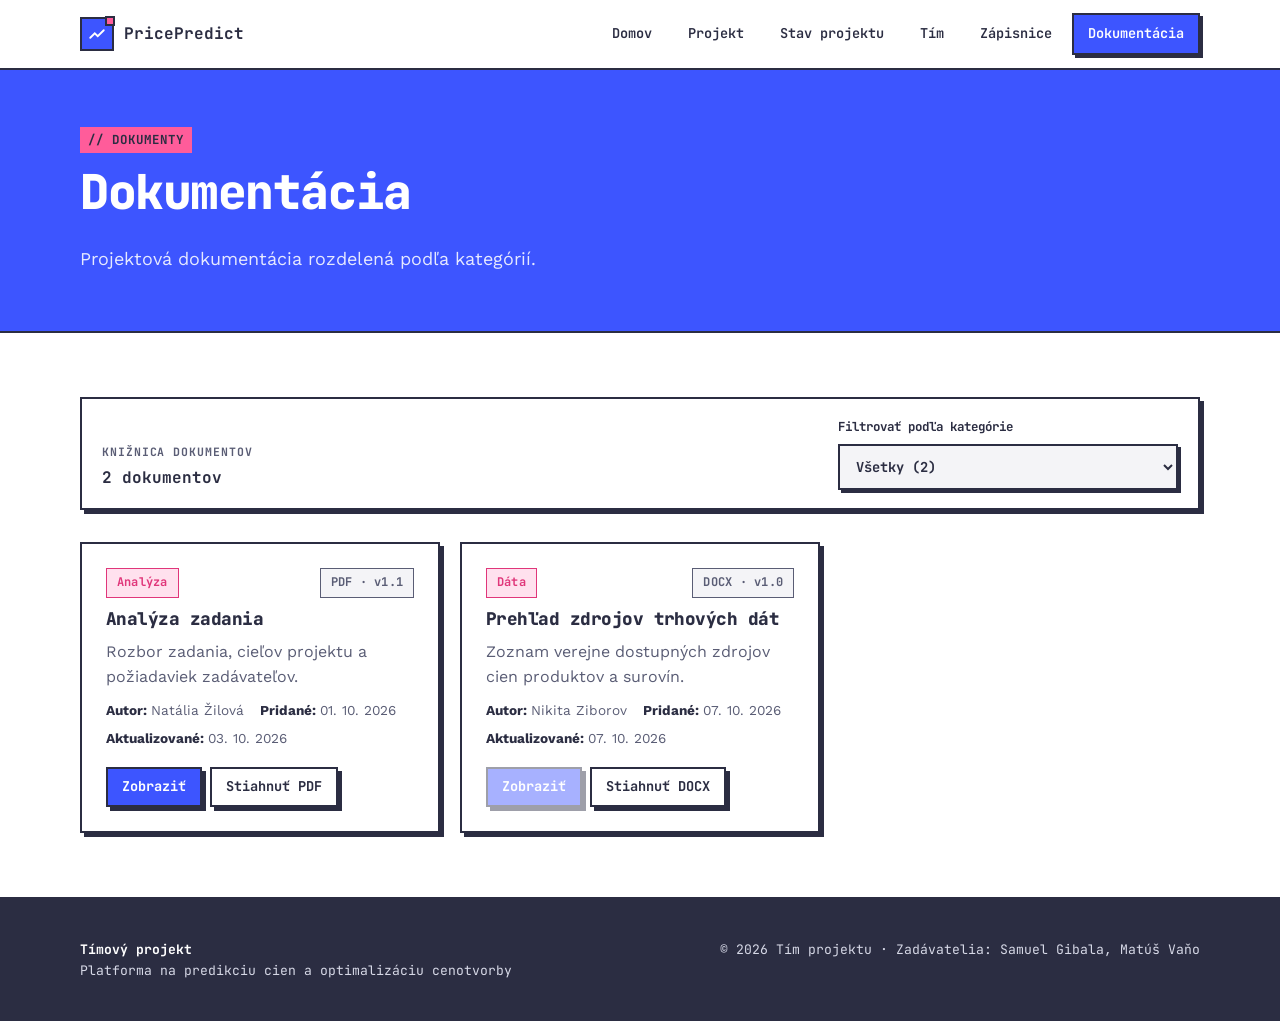
==== commit d67e779b: "Redesign site with PricePredict visual style" ====
--- a/documentation.html
+++ b/documentation.html
@@ -1,68 +1,25 @@
-<!doctype html>
+<!DOCTYPE html>
 <html lang="sk">
 <head>
-  <meta charset="utf-8">
-  <meta name="viewport" content="width=device-width, initial-scale=1">
-  <meta name="description" content="Projektová dokumentácia s filtrovaním podľa kategórie.">
-  <meta name="theme-color" content="#111a29">
-  <title>Dokumentácia | Platforma pre predikciu cien</title>
-  <link rel="icon" type="image/svg+xml" href="data:image/svg+xml,%3Csvg xmlns='http://www.w3.org/2000/svg' viewBox='0 0 64 64'%3E%3Crect width='64' height='64' rx='16' fill='%23111a29'/%3E%3Cpath d='M12 43 25 31l9 6 18-19' fill='none' stroke='%233a8dff' stroke-width='5' stroke-linecap='round' stroke-linejoin='round'/%3E%3Ccircle cx='52' cy='18' r='5' fill='%23f7cce2'/%3E%3C/svg%3E">
-  <link rel="stylesheet" href="css/styles.css">
+<meta charset="utf-8">
+<meta name="viewport" content="width=device-width, initial-scale=1">
+<title>Dokumentácia – Platforma na predikciu cien</title>
+<meta name="description" content="Projektová dokumentácia.">
+<link rel="icon" type="image/svg+xml" href="data:image/svg+xml,%3Csvg xmlns='http://www.w3.org/2000/svg' viewBox='0 0 64 64'%3E%3Crect x='3' y='3' width='58' height='58' fill='%233d55ff' stroke='%232b2d42' stroke-width='6'/%3E%3Cpath d='M14 43 27 30l9 7 14-18' fill='none' stroke='white' stroke-width='5'/%3E%3Crect x='47' y='8' width='10' height='10' fill='%23ff5c9a' stroke='%232b2d42' stroke-width='3'/%3E%3C/svg%3E">
+<link rel="preconnect" href="https://fonts.googleapis.com">
+<link rel="preconnect" href="https://fonts.gstatic.com" crossorigin>
+<link href="https://fonts.googleapis.com/css2?family=JetBrains+Mono:wght@500;700;800&family=Work+Sans:wght@400;500;600;700&display=swap" rel="stylesheet">
+<link rel="stylesheet" href="css/styles.css">
 </head>
 <body data-page="documentation">
-  <a class="skip-link" href="#main-content">Preskočiť na hlavný obsah</a>
-  <header class="site-header">
-    <div class="container header-inner">
-      <a class="brand" href="index.html" aria-label="Tímový projekt – domov"><span class="brand-mark" aria-hidden="true"></span><span>Tímový projekt</span></a>
-      <button class="menu-toggle" type="button" aria-expanded="false" aria-controls="main-navigation" aria-label="Otvoriť hlavné menu"><span class="menu-toggle-lines" aria-hidden="true"></span></button>
-      <nav class="site-nav" id="main-navigation" aria-label="Hlavná navigácia"><ul>
-        <li><a href="index.html" data-page="home">Domov</a></li><li><a href="project.html" data-page="project">Projekt</a></li><li><a href="status.html" data-page="status">Stav projektu</a></li><li><a href="team.html" data-page="team">Tím</a></li><li><a href="minutes.html" data-page="minutes">Zápisnice</a></li><li><a href="documentation.html" data-page="documentation">Dokumentácia</a></li>
-      </ul></nav>
-    </div>
-  </header>
-
-  <main id="main-content">
-    <section class="page-hero page-hero-compact" aria-labelledby="page-title">
-      <div class="container page-hero-inner">
-        <p class="page-kicker">Projektové výstupy</p>
-        <h1 id="page-title">Dokumentácia</h1>
-        <p>Aktuálne verzie analytických, návrhových a technických dokumentov projektu. Zoznam môžete filtrovať podľa oblasti.</p>
-      </div>
-    </section>
-
-    <section class="section section-soft" aria-labelledby="documents-title">
-      <div class="container">
-        <div class="collection-toolbar">
-          <div>
-            <p class="eyebrow">Knižnica dokumentov</p>
-            <h2 id="documents-title">Projektové dokumenty</h2>
-            <p class="collection-count">Zobrazených dokumentov: <strong data-documents-count>0</strong></p>
-          </div>
-          <div class="filter-control">
-            <label for="category-filter">Filtrovať podľa kategórie</label>
-            <select id="category-filter" data-category-filter>
-              <option value="all">Všetky kategórie</option>
-            </select>
-          </div>
-        </div>
-        <div class="documentation-grid" data-documents-list aria-live="polite">
-          <div class="empty-state"><p>Načítavam dokumentáciu…</p></div>
-        </div>
-      </div>
-    </section>
-  </main>
-
-  <footer class="site-footer">
-    <div class="container">
-      <div class="footer-main">
-        <div class="footer-brand"><a class="brand" href="index.html"><span class="brand-mark" aria-hidden="true"></span><span>Tímový projekt</span></a><p>Platforma využívajúca strojové učenie a automatizovaný zber trhových dát na predikciu cien a optimalizáciu cenotvorby produktov.</p></div>
-        <nav class="footer-nav" aria-label="Navigácia v pätičke"><a href="project.html">Projekt</a><a href="status.html">Stav projektu</a><a href="team.html">Tím</a><a href="minutes.html">Zápisnice</a><a href="documentation.html">Dokumentácia</a><a href="index.html">Domov</a></nav>
-      </div>
-      <div class="footer-bottom"><p>© <span data-current-year></span> Tímový projekt</p><p>Statický web pripravený pre GitHub Pages</p></div>
-    </div>
-  </footer>
-  <script src="data/documents.js"></script>
-  <script src="js/main.js"></script>
-  <script src="js/documentation.js"></script>
+<a class="skip-link" href="#main">Preskočiť na obsah</a>
+<header id="site-header"></header>
+<main id="main">
+<section class="page-hero"><div class="container"><span class="eyebrow">Dokumenty</span><h1>Dokumentácia</h1><p class="lead">Projektová dokumentácia rozdelená podľa kategórií.</p></div></section><section class="section"><div class="container"><div class="filter-panel"><div><span class="filter-caption">Knižnica dokumentov</span><strong><span id="doc-count">0</span> dokumentov</strong></div><div class="filter-select"><label for="category-filter">Filtrovať podľa kategórie</label><select id="category-filter"></select></div></div><div class="grid grid-3" id="doc-list" aria-live="polite"></div></div></section>
+</main>
+<footer id="site-footer"></footer>
+<script src="js/main.js"></script>
+<script src="data/documents.js"></script>
+<script src="js/documentation.js"></script>
 </body>
 </html>
--- a/css/styles.css
+++ b/css/styles.css
@@ -1,2271 +1,375 @@
+/* ==========================================================
+   Design systém – modrá (hlavná) + ružová (doplnková)
+   ========================================================== */
 :root {
-  --blue-700: #1858ce;
-  --blue-600: #2468e5;
-  --blue-500: #3a8dff;
-  --blue-200: #bcd8ff;
-  --blue-100: #e7f1ff;
-  --blue-050: #f5f9ff;
-  --ink-950: #111a29;
-  --ink-900: #1d2939;
-  --ink-800: #2b3a50;
-  --ink-700: #41516a;
-  --ink-600: #58677e;
-  --ink-500: #718096;
-  --line: #dce5f0;
-  --surface: #ffffff;
-  --surface-soft: #f8fafd;
-  --pink-200: #f7cce2;
-  --pink-100: #fdeaf4;
-  --green-600: #11845b;
-  --green-100: #e3f6ef;
-  --amber-600: #b76a00;
-  --amber-100: #fff2d9;
-  --violet-600: #7454d8;
-  --violet-100: #eee9ff;
-  --shadow-sm: 0 8px 28px rgba(25, 48, 82, 0.08);
-  --shadow-lg: 0 26px 80px rgba(25, 58, 110, 0.14);
-  --radius-sm: 10px;
-  --radius-md: 18px;
-  --radius-lg: 28px;
-  --container: 1180px;
-  --header-height: 76px;
-  --font-sans: Inter, ui-sans-serif, -apple-system, BlinkMacSystemFont, "Segoe UI", sans-serif;
-}
-
-*,
-*::before,
-*::after {
-  box-sizing: border-box;
-}
-
-html {
-  scroll-behavior: smooth;
-  scroll-padding-top: calc(var(--header-height) + 24px);
-}
-
+  --blue-900: #0b1f4d;
+  --blue-700: #1d3fa8;
+  --blue-600: #2453d6;
+  --blue-500: #3b6cf0;
+  --blue-100: #e6edff;
+  --blue-50: #f3f6ff;
+  --pink-600: #d63384;
+  --pink-500: #ec4899;
+  --pink-100: #fde7f2;
+  --green-600: #15803d;
+  --green-100: #dcfce7;
+  --amber-700: #b45309;
+  --amber-100: #fef3c7;
+  --ink: #0f172a;
+  --ink-soft: #475569;
+  --line: #e2e8f0;
+  --bg: #ffffff;
+  --bg-soft: #f7f9fe;
+  --radius: 14px;
+  --shadow: 0 1px 2px rgba(15, 23, 42, .04), 0 8px 24px rgba(29, 63, 168, .06);
+  --shadow-hover: 0 2px 4px rgba(15, 23, 42, .06), 0 16px 36px rgba(29, 63, 168, .12);
+  --font: "Manrope", system-ui, -apple-system, "Segoe UI", sans-serif;
+  --font-head: "Sora", "Manrope", system-ui, sans-serif;
+  --max: 1160px;
+}
+
+*, *::before, *::after { box-sizing: border-box; }
+html { scroll-behavior: smooth; }
 body {
-  margin: 0;
-  color: var(--ink-900);
-  background: var(--surface);
-  font-family: var(--font-sans);
-  font-size: 1rem;
-  line-height: 1.65;
-  -webkit-font-smoothing: antialiased;
-}
-
-body.menu-open {
-  overflow: hidden;
-}
-
-img,
-svg {
-  display: block;
-  max-width: 100%;
-}
-
-a {
-  color: inherit;
-  text-decoration: none;
-}
-
-button,
-select {
-  font: inherit;
-}
-
-h1,
-h2,
-h3,
-h4,
-p,
-dl,
-dd {
-  margin-top: 0;
-}
-
-h1,
-h2,
-h3,
-h4 {
-  color: var(--ink-950);
-  font-weight: 750;
-  letter-spacing: -0.035em;
-  line-height: 1.15;
-}
-
-h1 {
-  font-size: clamp(2.35rem, 5.3vw, 4.8rem);
-}
-
-h2 {
-  font-size: clamp(1.75rem, 3vw, 2.55rem);
-}
-
-h3 {
-  font-size: 1.2rem;
-}
-
-:focus-visible {
-  outline: 3px solid var(--blue-500);
-  outline-offset: 3px;
-}
-
-::selection {
-  color: var(--ink-950);
-  background: var(--pink-200);
-}
-
-.sr-only {
-  position: absolute;
-  width: 1px;
-  height: 1px;
-  padding: 0;
-  margin: -1px;
-  overflow: hidden;
-  clip: rect(0, 0, 0, 0);
-  white-space: nowrap;
-  border: 0;
-}
+  margin: 0; font-family: var(--font); color: var(--ink); background: var(--bg);
+  line-height: 1.6; font-size: 16px; -webkit-font-smoothing: antialiased;
+}
+h1, h2, h3, h4 { font-family: var(--font-head); line-height: 1.2; margin: 0 0 .5em; letter-spacing: -.01em; }
+h1 { font-size: clamp(1.9rem, 4vw, 3rem); }
+h2 { font-size: clamp(1.4rem, 2.6vw, 2rem); }
+h3 { font-size: 1.1rem; }
+p { margin: 0 0 1em; }
+a { color: var(--blue-600); }
+img { max-width: 100%; display: block; }
+
+:focus-visible { outline: 3px solid var(--pink-500); outline-offset: 3px; border-radius: 6px; }
 
 .skip-link {
-  position: fixed;
-  z-index: 1000;
-  top: 12px;
-  left: 12px;
-  padding: 10px 16px;
-  border-radius: 8px;
-  color: #fff;
-  background: var(--ink-950);
-  transform: translateY(-160%);
-  transition: transform 160ms ease;
-}
-
-.skip-link:focus {
-  transform: translateY(0);
-}
-
-.container {
-  width: min(calc(100% - 40px), var(--container));
-  margin-inline: auto;
-}
-
-.section {
-  padding: 96px 0;
-}
-
-.section-soft {
-  background: var(--surface-soft);
-}
-
-.section-dark {
-  color: #dbe7f8;
-  background: var(--ink-950);
-}
-
-.section-heading {
+  position: absolute; left: -999px; top: 8px; background: var(--blue-700); color: #fff;
+  padding: 8px 14px; border-radius: 8px; z-index: 100;
+}
+.skip-link:focus { left: 8px; }
+
+.container { width: 100%; max-width: var(--max); margin: 0 auto; padding: 0 20px; }
+.section { padding: 64px 0; }
+.section--soft { background: var(--bg-soft); }
+.section-head { margin-bottom: 32px; max-width: 680px; }
+.eyebrow {
+  display: inline-block; font-size: .78rem; font-weight: 700; letter-spacing: .12em;
+  text-transform: uppercase; color: var(--pink-600); margin-bottom: 10px;
+}
+.lead { font-size: 1.125rem; color: var(--ink-soft); }
+.muted { color: var(--ink-soft); }
+
+/* ---------- Header / nav ---------- */
+.site-header {
+  position: sticky; top: 0; z-index: 50; background: rgba(255,255,255,.92);
+  backdrop-filter: blur(10px); border-bottom: 1px solid var(--line);
+}
+.nav { display: flex; align-items: center; justify-content: space-between; height: 68px; }
+.brand { display: flex; align-items: center; gap: 10px; text-decoration: none; color: var(--ink); font-family: var(--font-head); font-weight: 700; }
+.brand-mark {
+  width: 34px; height: 34px; border-radius: 10px; display: grid; place-items: center;
+  background: linear-gradient(135deg, var(--blue-600), var(--blue-500)); color: #fff; position: relative;
+}
+.brand-mark::after { content: ""; position: absolute; right: -3px; top: -3px; width: 10px; height: 10px; border-radius: 50%; background: var(--pink-500); border: 2px solid #fff; }
+.nav-list { display: flex; gap: 4px; list-style: none; margin: 0; padding: 0; }
+.nav-list a {
+  display: block; padding: 8px 14px; border-radius: 999px; text-decoration: none;
+  color: var(--ink-soft); font-weight: 600; font-size: .95rem; transition: background .2s, color .2s;
+}
+.nav-list a:hover { background: var(--blue-50); color: var(--blue-700); }
+.nav-list a[aria-current="page"] { background: var(--blue-600); color: #fff; }
+.nav-toggle {
+  display: none; background: none; border: 1px solid var(--line); border-radius: 10px;
+  width: 44px; height: 44px; cursor: pointer; align-items: center; justify-content: center;
+}
+.nav-toggle span, .nav-toggle span::before, .nav-toggle span::after {
+  display: block; width: 20px; height: 2px; background: var(--ink); position: relative; transition: .2s;
+}
+.nav-toggle span::before, .nav-toggle span::after { content: ""; position: absolute; left: 0; }
+.nav-toggle span::before { top: -6px; } .nav-toggle span::after { top: 6px; }
+.nav-toggle[aria-expanded="true"] span { background: transparent; }
+.nav-toggle[aria-expanded="true"] span::before { top: 0; transform: rotate(45deg); }
+.nav-toggle[aria-expanded="true"] span::after { top: 0; transform: rotate(-45deg); }
+
+@media (max-width: 900px) {
+  .nav-toggle { display: inline-flex; }
+  .nav-list {
+    display: none; position: absolute; top: 68px; left: 0; right: 0; flex-direction: column;
+    background: #fff; border-bottom: 1px solid var(--line); padding: 12px 20px 20px; box-shadow: var(--shadow);
+  }
+  .nav-list.is-open { display: flex; }
+  .nav-list a { padding: 12px 16px; border-radius: 10px; }
+}
+
+/* ---------- Page hero (subpages) ---------- */
+.page-hero { padding: 56px 0 40px; background: linear-gradient(180deg, var(--blue-50), #fff); border-bottom: 1px solid var(--line); }
+.page-hero p { max-width: 640px; }
+
+/* ---------- Home hero ---------- */
+.hero { position: relative; overflow: hidden; padding: 96px 0 88px; background: linear-gradient(180deg, var(--blue-50) 0%, #fff 100%); }
+.hero-bg { position: absolute; inset: 0; width: 100%; height: 100%; pointer-events: none; opacity: .9; }
+.hero-content { position: relative; max-width: 820px; }
+.hero h1 { font-size: clamp(1.8rem, 4.2vw, 3.1rem); }
+.hero h1 .accent { color: var(--blue-600); }
+.hero-actions { display: flex; flex-wrap: wrap; gap: 12px; margin-top: 28px; }
+.tag-row { display: flex; flex-wrap: wrap; gap: 8px; margin-bottom: 20px; }
+.tag { font-size: .8rem; font-weight: 700; padding: 6px 12px; border-radius: 999px; background: #fff; border: 1px solid var(--line); color: var(--ink-soft); }
+.tag--pink { background: var(--pink-100); color: var(--pink-600); border-color: transparent; }
+.chart-line { stroke-dasharray: 1400; stroke-dashoffset: 1400; animation: draw 3s ease-out forwards; }
+@keyframes draw { to { stroke-dashoffset: 0; } }
+@media (prefers-reduced-motion: reduce) { .chart-line { animation: none; stroke-dashoffset: 0; } }
+
+/* ---------- Buttons ---------- */
+.btn {
+  display: inline-flex; align-items: center; gap: 8px; padding: 11px 20px; border-radius: 999px;
+  font-weight: 700; font-size: .95rem; text-decoration: none; border: 2px solid transparent;
+  cursor: pointer; transition: transform .15s, background .2s, box-shadow .2s, color .2s; font-family: inherit;
+}
+.btn:hover { transform: translateY(-1px); }
+.btn--primary { background: var(--blue-600); color: #fff; }
+.btn--primary:hover { background: var(--blue-700); box-shadow: 0 8px 20px rgba(36, 83, 214, .3); }
+.btn--ghost { background: #fff; color: var(--blue-700); border-color: var(--blue-100); }
+.btn--ghost:hover { border-color: var(--blue-500); }
+.btn--sm { padding: 7px 14px; font-size: .85rem; }
+.btn[aria-disabled="true"] { opacity: .45; pointer-events: none; }
+
+/* ---------- Grids & cards ---------- */
+.grid { display: grid; gap: 20px; }
+.grid-2 { grid-template-columns: repeat(auto-fit, minmax(300px, 1fr)); }
+.grid-3 { grid-template-columns: repeat(auto-fill, minmax(270px, 1fr)); }
+.grid-4 { grid-template-columns: repeat(auto-fit, minmax(240px, 1fr)); }
+.card {
+  background: #fff; border: 1px solid var(--line); border-radius: var(--radius); padding: 24px;
+  box-shadow: var(--shadow); transition: box-shadow .2s, transform .2s, border-color .2s;
+}
+.card:hover { box-shadow: var(--shadow-hover); transform: translateY(-2px); border-color: var(--blue-100); }
+.card p:last-child { margin-bottom: 0; }
+.icon-box {
+  width: 46px; height: 46px; border-radius: 12px; display: grid; place-items: center;
+  background: var(--blue-50); color: var(--blue-600); margin-bottom: 16px;
+}
+.card:nth-child(even) .icon-box { background: var(--pink-100); color: var(--pink-600); }
+.task-num { font-family: var(--font-head); font-weight: 800; font-size: 1.6rem; color: var(--blue-100); line-height: 1; margin-bottom: 10px; }
+.card:hover .task-num { color: var(--pink-500); }
+
+/* ---------- Status summary ---------- */
+.status-summary { display: grid; grid-template-columns: 1.4fr 1fr; gap: 20px; }
+@media (max-width: 800px) { .status-summary { grid-template-columns: 1fr; } }
+.stat-row { display: grid; grid-template-columns: 1fr 1fr; gap: 16px; }
+.stat { border-radius: var(--radius); padding: 22px; border: 1px solid var(--line); background: #fff; }
+.stat-value { font-family: var(--font-head); font-size: 2.4rem; font-weight: 800; line-height: 1; }
+.stat--done .stat-value { color: var(--green-600); }
+.stat--progress .stat-value { color: var(--amber-700); }
+.week-pill { display: inline-flex; align-items: center; gap: 8px; font-weight: 700; color: var(--blue-700); background: var(--blue-50); padding: 6px 12px; border-radius: 999px; font-size: .85rem; }
+
+/* ---------- Updates list ---------- */
+.updates { list-style: none; margin: 0; padding: 0; display: grid; gap: 10px; }
+.update {
+  display: flex; gap: 14px; align-items: flex-start; padding: 16px 18px; background: #fff;
+  border: 1px solid var(--line); border-radius: 12px;
+}
+.update-dot { width: 10px; height: 10px; border-radius: 50%; background: var(--blue-500); margin-top: 8px; flex-shrink: 0; }
+.update[data-type="minutes"] .update-dot { background: var(--pink-500); }
+.update[data-type="document"] .update-dot { background: var(--green-600); }
+.update-date { font-size: .85rem; color: var(--ink-soft); }
+
+/* ---------- Badges ---------- */
+.badge { display: inline-flex; align-items: center; gap: 6px; font-size: .75rem; font-weight: 700; padding: 4px 10px; border-radius: 999px; letter-spacing: .02em; }
+.badge::before { content: ""; width: 7px; height: 7px; border-radius: 50%; background: currentColor; }
+.badge--done { background: var(--green-100); color: var(--green-600); }
+.badge--progress { background: var(--amber-100); color: var(--amber-700); }
+.badge--planned { background: var(--blue-100); color: var(--blue-700); }
+.badge--cat { background: var(--pink-100); color: var(--pink-600); }
+.badge--cat::before { display: none; }
+.badge--file { background: var(--bg-soft); color: var(--ink-soft); border: 1px solid var(--line); }
+.badge--file::before { display: none; }
+
+/* ---------- Timeline ---------- */
+.timeline { position: relative; list-style: none; margin: 0; padding: 0 0 0 32px; }
+.timeline::before { content: ""; position: absolute; left: 9px; top: 6px; bottom: 6px; width: 2px; background: linear-gradient(var(--blue-500), var(--pink-500)); border-radius: 2px; }
+.timeline > li { position: relative; margin-bottom: 28px; }
+.timeline > li::before {
+  content: ""; position: absolute; left: -29px; top: 26px; width: 16px; height: 16px; border-radius: 50%;
+  background: #fff; border: 3px solid var(--blue-600);
+}
+.timeline > li:first-child::before { border-color: var(--pink-500); box-shadow: 0 0 0 5px var(--pink-100); }
+.week-head { display: flex; flex-wrap: wrap; align-items: center; justify-content: space-between; gap: 10px; margin-bottom: 8px; }
+.week-head h2 { font-size: 1.3rem; margin: 0; }
+.task-cols { display: grid; grid-template-columns: repeat(3, 1fr); gap: 16px; margin-top: 18px; }
+@media (max-width: 900px) { .task-cols { grid-template-columns: 1fr; } }
+.task-col { background: var(--bg-soft); border-radius: 12px; padding: 14px; }
+.task-col h3 { font-size: .9rem; margin-bottom: 10px; display: flex; align-items: center; justify-content: space-between; }
+.task-list { list-style: none; margin: 0; padding: 0; display: grid; gap: 8px; }
+.task { background: #fff; border: 1px solid var(--line); border-radius: 10px; padding: 10px 12px; font-size: .92rem; }
+.task strong { display: block; font-weight: 700; }
+.task small { color: var(--ink-soft); display: block; }
+.empty { font-size: .85rem; color: var(--ink-soft); font-style: italic; }
+
+/* ---------- Team ---------- */
+.supervisors { display: flex; flex-wrap: wrap; gap: 16px; }
+.person-chip { display: flex; align-items: center; gap: 14px; padding: 14px 22px 14px 14px; background: #fff; border: 1px solid var(--line); border-radius: 999px; box-shadow: var(--shadow); }
+.avatar {
+  width: 56px; height: 56px; border-radius: 50%; display: grid; place-items: center; flex-shrink: 0;
+  font-family: var(--font-head); font-weight: 800; color: #fff; background: linear-gradient(135deg, var(--blue-600), var(--blue-500));
+  object-fit: cover;
+}
+.avatar--lg { width: 96px; height: 96px; font-size: 1.6rem; margin-bottom: 16px; }
+.member:nth-child(even) .avatar { background: linear-gradient(135deg, var(--pink-600), var(--pink-500)); }
+.member { text-align: center; display: flex; flex-direction: column; align-items: center; }
+.role { color: var(--blue-600); font-weight: 700; font-size: .9rem; margin-bottom: 10px; }
+
+/* ---------- Documents ---------- */
+.doc-card { display: flex; flex-direction: column; gap: 10px; }
+.doc-card h3 { margin: 0; }
+.doc-meta { display: flex; flex-wrap: wrap; gap: 6px 16px; font-size: .85rem; color: var(--ink-soft); margin: 0; }
+.doc-meta dt { font-weight: 700; display: inline; color: var(--ink); }
+.doc-meta dd { display: inline; margin: 0 0 0 4px; }
+.doc-actions { display: flex; gap: 8px; flex-wrap: wrap; margin-top: auto; padding-top: 8px; }
+.doc-top { display: flex; justify-content: space-between; align-items: center; gap: 8px; flex-wrap: wrap; }
+.minutes-no { font-family: var(--font-head); font-weight: 800; color: var(--blue-600); font-size: .9rem; }
+
+.filters { display: flex; flex-wrap: wrap; gap: 8px; margin-bottom: 28px; }
+.filter-btn {
+  font: inherit; font-size: .88rem; font-weight: 600; padding: 8px 14px; border-radius: 999px;
+  border: 1px solid var(--line); background: #fff; color: var(--ink-soft); cursor: pointer; transition: .2s;
+}
+.filter-btn:hover { border-color: var(--blue-500); color: var(--blue-700); }
+.filter-btn[aria-pressed="true"] { background: var(--blue-600); border-color: var(--blue-600); color: #fff; }
+
+/* ---------- About blocks ---------- */
+.about-blocks { display: grid; gap: 20px; grid-template-columns: repeat(auto-fit, minmax(280px, 1fr)); }
+.about-block { border-left: 4px solid var(--blue-600); }
+.about-block:nth-child(2) { border-left-color: var(--pink-500); }
+.about-block:nth-child(3) { border-left-color: var(--blue-500); }
+
+/* ---------- Footer ---------- */
+.site-footer { background: var(--blue-900); color: #c7d2fe; padding: 40px 0; font-size: .9rem; }
+.site-footer a { color: #fff; }
+.footer-inner { display: flex; flex-wrap: wrap; justify-content: space-between; gap: 16px; }
+.site-footer strong { color: #fff; }
+.sr-only{position:absolute;width:1px;height:1px;overflow:hidden;clip:rect(0 0 0 0);white-space:nowrap}
+
+/* ==========================================================
+   NOVÝ DIZAJN – brutalist: biela, grafitová, modrá + ružová
+   ========================================================== */
+:root {
+  --ink: #2b2d42; --ink-soft: #5a5d75; --line: #2b2d42;
+  --blue-900: #2b2d42; --blue-700: #2f45e0; --blue-600: #3d55ff; --blue-500: #5b70ff;
+  --blue-100: #dfe4ff; --blue-50: #f0f2ff;
+  --pink-600: #e0367a; --pink-500: #ff5c9a; --pink-100: #ffe1ee;
+  --bg: #ffffff; --bg-soft: #f4f4f7;
+  --radius: 0; --bw: 2px;
+  --shadow: 4px 4px 0 var(--ink); --shadow-hover: 7px 7px 0 var(--ink);
+  --font: "Work Sans", system-ui, sans-serif;
+  --font-head: "JetBrains Mono", ui-monospace, monospace;
+}
+h1, h2, h3 { letter-spacing: -.03em; font-weight: 800; }
+h1 { text-transform: none; }
+.eyebrow { font-family: var(--font-head); color: var(--ink); background: var(--pink-500); padding: 3px 8px; letter-spacing: .08em; }
+.eyebrow::before { content: "// "; }
+.site-header { background: #fff; border-bottom: var(--bw) solid var(--ink); backdrop-filter: none; }
+.brand { font-family: var(--font-head); }
+.brand-mark { border-radius: 0; background: var(--blue-600); border: var(--bw) solid var(--ink); }
+.brand-mark::after { border-radius: 0; border-color: var(--ink); }
+.nav-list a { border-radius: 0; font-family: var(--font-head); font-size: .85rem; color: var(--ink); border: var(--bw) solid transparent; }
+.nav-list a:hover { background: var(--pink-100); color: var(--ink); border-color: var(--ink); }
+.nav-list a[aria-current="page"] { background: var(--blue-600); color: #fff; border-color: var(--ink); box-shadow: 3px 3px 0 var(--ink); }
+.nav-toggle { border-radius: 0; border: var(--bw) solid var(--ink); }
+@media (max-width: 900px) { .nav-list { border-bottom: var(--bw) solid var(--ink); box-shadow: none; } }
+
+.hero { background: var(--bg-soft); border-bottom: var(--bw) solid var(--ink); padding: 80px 0; }
+.hero-bg { opacity: .55; }
+.hero h1 .accent { color: var(--blue-600); background: linear-gradient(transparent 62%, var(--pink-100) 62%); }
+.page-hero { background: var(--blue-600); color: #fff; border-bottom: var(--bw) solid var(--ink); }
+.page-hero .lead { color: #e6e9ff; }
+.page-hero .eyebrow { color: var(--ink); }
+.tag { border-radius: 0; border: var(--bw) solid var(--ink); color: var(--ink); font-family: var(--font-head); font-size: .75rem; }
+.tag--pink { background: var(--pink-500); border-color: var(--ink); color: var(--ink); }
+
+.btn { border-radius: 0; border: var(--bw) solid var(--ink); font-family: var(--font-head); box-shadow: 4px 4px 0 var(--ink); }
+.btn:hover { transform: translate(-2px,-2px); box-shadow: 6px 6px 0 var(--ink); }
+.btn:active { transform: translate(2px,2px); box-shadow: 1px 1px 0 var(--ink); }
+.btn--primary:hover { box-shadow: 6px 6px 0 var(--ink); }
+.btn--ghost { color: var(--ink); border-color: var(--ink); }
+.btn--ghost:hover { background: var(--pink-100); border-color: var(--ink); }
+
+.card, .stat, .update, .person-chip, .task, .filter-btn { border: var(--bw) solid var(--ink); border-radius: 0; }
+.card { box-shadow: var(--shadow); }
+.card:hover { transform: translate(-3px,-3px); box-shadow: var(--shadow-hover); border-color: var(--ink); }
+.icon-box { border-radius: 0; border: var(--bw) solid var(--ink); }
+.task-num { color: var(--blue-600); }
+.task-col { border-radius: 0; border: var(--bw) dashed var(--ink-soft); }
+.badge, .week-pill { border-radius: 0; border: 1.5px solid currentColor; font-family: var(--font-head); }
+.badge::before, .update-dot { border-radius: 0; }
+.timeline::before { width: 3px; background: var(--ink); }
+.timeline > li::before { border-radius: 0; border-color: var(--ink); background: var(--blue-600); }
+.timeline > li:first-child::before { background: var(--pink-500); border-color: var(--ink); box-shadow: none; }
+.avatar { border-radius: 0; border: var(--bw) solid var(--ink); }
+.person-chip { box-shadow: var(--shadow); }
+.filter-btn { font-family: var(--font-head); color: var(--ink); }
+.filter-btn[aria-pressed="true"] { border-color: var(--ink); box-shadow: 3px 3px 0 var(--ink); }
+.about-block { border-left-width: 10px; }
+.section--soft { background: var(--bg-soft); border-top: var(--bw) solid var(--ink); border-bottom: var(--bw) solid var(--ink); }
+:focus-visible { border-radius: 0; }
+
+/* Bento – oblasti na Domove */
+@media (min-width: 900px) {
+  body[data-page="home"] .grid-4 { grid-template-columns: repeat(3, 1fr); }
+  body[data-page="home"] .grid-4 > .card:nth-child(1) { grid-column: span 2; background: var(--blue-600); color: #fff; }
+  body[data-page="home"] .grid-4 > .card:nth-child(1) .muted { color: #e6e9ff; }
+  body[data-page="home"] .grid-4 > .card:nth-child(4) { grid-column: span 2; background: var(--pink-100); }
+}
+.site-footer { border-top: var(--bw) solid var(--ink); color: #d6d8e6; font-family: var(--font-head); font-size: .82rem; }
+
+/* Kompaktný filter dokumentácie */
+.filter-panel {
   display: flex;
   align-items: flex-end;
   justify-content: space-between;
-  gap: 32px;
-  margin-bottom: 44px;
-}
-
-.section-heading > div {
-  max-width: 720px;
-}
-
-.section-heading h2 {
-  margin-bottom: 12px;
-}
-
-.section-heading p {
-  max-width: 640px;
-  margin-bottom: 0;
-  color: var(--ink-600);
-}
-
-.section-dark .section-heading h2,
-.section-dark h2,
-.section-dark h3 {
-  color: #fff;
-}
-
-.section-dark .section-heading p {
-  color: #9fb0c9;
-}
-
-.section-dark .eyebrow {
-  color: var(--blue-200);
-}
-
-.eyebrow {
-  margin-bottom: 12px;
-  color: var(--blue-700);
-  font-size: 0.78rem;
-  font-weight: 800;
-  letter-spacing: 0.14em;
-  line-height: 1.4;
+  gap: 28px;
+  margin-bottom: 32px;
+  padding: 18px 20px;
+  border: var(--bw) solid var(--ink);
+  background: #fff;
+  box-shadow: var(--shadow);
+}
+.filter-panel > div:first-child { display: grid; gap: 3px; }
+.filter-caption {
+  color: var(--ink-soft);
+  font-family: var(--font-head);
+  font-size: .72rem;
+  font-weight: 700;
+  letter-spacing: .08em;
   text-transform: uppercase;
 }
-
-.page-kicker {
-  display: inline-flex;
-  align-items: center;
-  gap: 10px;
-  margin-bottom: 22px;
-  color: var(--blue-700);
-  font-size: 0.78rem;
-  font-weight: 800;
-  letter-spacing: 0.14em;
-  text-transform: uppercase;
-}
-
-.page-kicker::before {
-  width: 30px;
-  height: 2px;
-  content: "";
-  background: var(--blue-600);
-}
-
-code {
-  padding: 0.1em 0.35em;
-  border-radius: 5px;
-  color: var(--ink-900);
-  background: var(--blue-100);
-  font-size: 0.88em;
-}
-
-/* Header and navigation */
-.site-header {
-  position: sticky;
-  z-index: 100;
-  top: 0;
-  height: var(--header-height);
-  border-bottom: 1px solid transparent;
-  background: rgba(255, 255, 255, 0.9);
-  backdrop-filter: blur(18px);
-  transition: border-color 180ms ease, box-shadow 180ms ease;
-}
-
-.site-header.is-scrolled {
-  border-color: rgba(220, 229, 240, 0.9);
-  box-shadow: 0 5px 20px rgba(31, 48, 72, 0.05);
-}
-
-.header-inner {
-  display: flex;
-  height: 100%;
-  align-items: center;
-  justify-content: space-between;
-  gap: 28px;
-}
-
-.brand {
-  display: inline-flex;
-  min-width: max-content;
-  align-items: center;
-  gap: 11px;
-  font-size: 0.94rem;
-  font-weight: 800;
-  letter-spacing: -0.02em;
-}
-
-.brand-mark {
-  position: relative;
-  display: grid;
-  width: 36px;
-  height: 36px;
-  overflow: hidden;
-  border-radius: 11px;
-  color: #fff;
-  background: var(--ink-950);
-  place-items: center;
-}
-
-.brand-mark::before,
-.brand-mark::after {
-  position: absolute;
-  content: "";
-}
-
-.brand-mark::before {
-  width: 24px;
-  height: 15px;
-  border-top: 2px solid var(--blue-500);
-  border-right: 2px solid var(--blue-500);
-  transform: rotate(-35deg) translate(-1px, 4px);
-}
-
-.brand-mark::after {
-  width: 5px;
-  height: 5px;
-  border-radius: 50%;
-  background: var(--pink-200);
-  box-shadow: 11px -6px 0 var(--blue-500), -9px 5px 0 #fff;
-}
-
-.site-nav ul {
-  display: flex;
-  margin: 0;
-  padding: 0;
-  align-items: center;
-  gap: 4px;
-  list-style: none;
-}
-
-.site-nav a {
-  position: relative;
-  display: block;
-  padding: 12px 11px;
-  border-radius: 8px;
-  color: var(--ink-600);
-  font-size: 0.89rem;
-  font-weight: 650;
-  line-height: 1;
-  transition: color 160ms ease, background-color 160ms ease;
-}
-
-.site-nav a:hover {
-  color: var(--ink-950);
-  background: var(--blue-050);
-}
-
-.site-nav a.is-active {
-  color: var(--blue-700);
-  background: var(--blue-100);
-}
-
-.site-nav a.is-active::after {
-  position: absolute;
-  right: 12px;
-  bottom: 5px;
-  left: 12px;
-  height: 2px;
-  border-radius: 999px;
-  content: "";
-  background: var(--blue-600);
-}
-
-.menu-toggle {
-  display: none;
-  width: 46px;
-  height: 46px;
-  padding: 0;
-  border: 1px solid var(--line);
-  border-radius: 12px;
-  color: var(--ink-900);
-  background: #fff;
+.filter-panel strong { font-family: var(--font-head); font-size: 1rem; }
+.filter-select { display: grid; min-width: min(100%, 340px); gap: 7px; }
+.filter-select label {
+  color: var(--ink);
+  font-family: var(--font-head);
+  font-size: .78rem;
+  font-weight: 700;
+}
+.filter-select select {
+  width: 100%;
+  min-height: 46px;
+  padding: 8px 42px 8px 12px;
+  border: var(--bw) solid var(--ink);
+  border-radius: 0;
+  color: var(--ink);
+  background: var(--bg-soft);
+  box-shadow: 3px 3px 0 var(--ink);
+  font-family: var(--font-head);
+  font-size: .86rem;
+  font-weight: 700;
   cursor: pointer;
 }
-
-.menu-toggle-lines,
-.menu-toggle-lines::before,
-.menu-toggle-lines::after {
-  display: block;
-  width: 20px;
-  height: 2px;
-  margin: auto;
-  border-radius: 999px;
-  content: "";
-  background: currentColor;
-  transition: transform 160ms ease, opacity 160ms ease;
-}
-
-.menu-toggle-lines::before {
-  transform: translateY(-6px);
-}
-
-.menu-toggle-lines::after {
-  transform: translateY(4px);
-}
-
-.menu-toggle[aria-expanded="true"] .menu-toggle-lines {
-  background: transparent;
-}
-
-.menu-toggle[aria-expanded="true"] .menu-toggle-lines::before {
-  transform: translateY(0) rotate(45deg);
-}
-
-.menu-toggle[aria-expanded="true"] .menu-toggle-lines::after {
-  transform: translateY(-2px) rotate(-45deg);
-}
-
-/* Buttons and links */
-.button {
-  display: inline-flex;
-  min-height: 48px;
-  padding: 0 20px;
-  align-items: center;
-  justify-content: center;
-  gap: 8px;
-  border: 1px solid transparent;
-  border-radius: 11px;
-  font-size: 0.92rem;
-  font-weight: 750;
-  line-height: 1.2;
-  transition: transform 160ms ease, background-color 160ms ease, border-color 160ms ease, box-shadow 160ms ease;
-}
-
-.button:hover {
-  transform: translateY(-2px);
-}
-
-.button-primary {
-  color: #fff;
-  background: var(--blue-600);
-  box-shadow: 0 10px 26px rgba(36, 104, 229, 0.23);
-}
-
-.button-primary:hover {
-  background: var(--blue-700);
-  box-shadow: 0 14px 30px rgba(36, 104, 229, 0.3);
-}
-
-.button-secondary {
-  border-color: var(--line);
-  color: var(--ink-900);
-  background: #fff;
-}
-
-.button-secondary:hover {
-  border-color: var(--blue-200);
-  background: var(--blue-050);
-}
-
-.button-small {
-  min-height: 40px;
-  padding-inline: 15px;
-  font-size: 0.84rem;
-}
-
-.text-link {
-  display: inline-flex;
-  align-items: center;
-  color: var(--blue-700);
-  font-weight: 750;
-}
-
-.text-link:hover {
-  text-decoration: underline;
-  text-underline-offset: 4px;
-}
-
-/* Home hero */
-.hero {
-  position: relative;
-  min-height: calc(100vh - var(--header-height));
-  overflow: hidden;
-  background:
-    radial-gradient(circle at 89% 16%, rgba(58, 141, 255, 0.18), transparent 26%),
-    radial-gradient(circle at 8% 84%, rgba(247, 204, 226, 0.31), transparent 26%),
-    linear-gradient(180deg, #fff 0%, #f7faff 100%);
-}
-
-.hero::before {
-  position: absolute;
-  inset: 0;
-  pointer-events: none;
-  content: "";
-  background-image: linear-gradient(rgba(39, 92, 173, 0.055) 1px, transparent 1px), linear-gradient(90deg, rgba(39, 92, 173, 0.055) 1px, transparent 1px);
-  background-size: 64px 64px;
-  mask-image: linear-gradient(to bottom, rgba(0, 0, 0, 0.45), transparent 92%);
-}
-
-.hero-inner {
-  position: relative;
-  z-index: 1;
-  display: grid;
-  min-height: calc(100vh - var(--header-height));
-  padding-block: 76px;
-  align-items: center;
-  grid-template-columns: minmax(0, 1.2fr) minmax(360px, 0.8fr);
-  gap: clamp(48px, 8vw, 104px);
-}
-
-.hero-copy {
-  max-width: 790px;
-}
-
-.hero-copy h1 {
-  max-width: 830px;
-  margin-bottom: 28px;
-  font-size: clamp(2.35rem, 4.6vw, 4.15rem);
-}
-
-.hero-title-accent {
-  color: var(--blue-600);
-}
-
-.hero-description {
-  max-width: 680px;
-  margin-bottom: 36px;
-  color: var(--ink-600);
-  font-size: clamp(1.05rem, 1.5vw, 1.2rem);
-  line-height: 1.75;
-}
-
-.hero-actions {
-  display: flex;
-  flex-wrap: wrap;
-  gap: 12px;
-}
-
-.hero-visual-wrap {
-  position: relative;
-}
-
-.hero-visual-wrap::before {
-  position: absolute;
-  z-index: -1;
-  inset: -28px;
-  border-radius: 50%;
-  content: "";
-  background: radial-gradient(circle, rgba(58, 141, 255, 0.2), transparent 68%);
-  filter: blur(14px);
-}
-
-.hero-visual {
-  position: relative;
-  min-height: 490px;
-  overflow: hidden;
-  padding: 26px;
-  border: 1px solid rgba(255, 255, 255, 0.12);
-  border-radius: var(--radius-lg);
-  color: #fff;
-  background: var(--ink-950);
-  box-shadow: var(--shadow-lg);
-}
-
-.hero-visual::before {
-  position: absolute;
-  inset: 0;
-  content: "";
-  background-image: linear-gradient(rgba(255, 255, 255, 0.045) 1px, transparent 1px), linear-gradient(90deg, rgba(255, 255, 255, 0.045) 1px, transparent 1px);
-  background-size: 40px 40px;
-}
-
-.visual-topbar,
-.chart-meta,
-.hero-chart,
-.visual-metrics {
-  position: relative;
-  z-index: 1;
-}
-
-.visual-topbar {
-  display: flex;
-  margin-bottom: 42px;
-  align-items: center;
-  justify-content: space-between;
-  color: #8ea2c0;
-  font-size: 0.75rem;
-  font-weight: 700;
-  letter-spacing: 0.08em;
-  text-transform: uppercase;
-}
-
-.live-indicator {
-  display: inline-flex;
-  align-items: center;
-  gap: 7px;
-  color: #a9f2d4;
-}
-
-.live-indicator::before {
-  width: 7px;
-  height: 7px;
-  border-radius: 50%;
-  content: "";
-  background: #53dba3;
-  box-shadow: 0 0 0 5px rgba(83, 219, 163, 0.1);
-}
-
-.chart-meta {
-  display: flex;
-  align-items: flex-end;
-  justify-content: space-between;
-}
-
-.chart-meta span {
-  display: block;
-  color: #8ea2c0;
-  font-size: 0.75rem;
-}
-
-.chart-meta strong {
-  display: block;
-  margin-top: 5px;
-  color: #fff;
-  font-size: 2rem;
-  letter-spacing: -0.05em;
-}
-
-.trend-chip {
-  padding: 7px 10px;
-  border-radius: 999px;
-  color: #81e7bb !important;
-  background: rgba(83, 219, 163, 0.12);
-  font-size: 0.75rem !important;
-  font-weight: 750;
-}
-
-.hero-chart {
-  width: 100%;
-  height: 190px;
-  margin: 22px 0 24px;
-  overflow: visible;
-}
-
-.chart-line-shadow {
-  fill: none;
-  stroke: rgba(58, 141, 255, 0.14);
-  stroke-width: 14;
-}
-
-.chart-line {
-  fill: none;
-  stroke: var(--blue-500);
-  stroke-linecap: round;
-  stroke-linejoin: round;
-  stroke-width: 3.5;
-}
-
-.chart-line-secondary {
-  fill: none;
-  stroke: var(--pink-200);
-  stroke-dasharray: 7 9;
-  stroke-linecap: round;
-  stroke-width: 2;
-}
-
-.chart-dot {
-  fill: var(--blue-500);
-  stroke: var(--ink-950);
-  stroke-width: 4;
-}
-
-.chart-dot-active {
-  fill: var(--pink-200);
-  stroke: var(--ink-950);
-  stroke-width: 5;
-}
-
-.visual-metrics {
-  display: grid;
-  padding-top: 20px;
-  border-top: 1px solid rgba(255, 255, 255, 0.09);
-  grid-template-columns: repeat(3, 1fr);
-  gap: 16px;
-}
-
-.visual-metrics div + div {
-  padding-left: 16px;
-  border-left: 1px solid rgba(255, 255, 255, 0.09);
-}
-
-.visual-metrics span,
-.visual-metrics strong {
-  display: block;
-}
-
-.visual-metrics span {
-  color: #7f94b2;
-  font-size: 0.7rem;
-  letter-spacing: 0.05em;
-  text-transform: uppercase;
-}
-
-.visual-metrics strong {
-  margin-top: 4px;
-  font-size: 0.92rem;
-}
-
-.floating-label {
-  position: absolute;
-  z-index: 3;
-  display: flex;
-  padding: 11px 14px;
-  border: 1px solid rgba(255, 255, 255, 0.5);
-  border-radius: 12px;
-  align-items: center;
-  gap: 9px;
-  color: var(--ink-900);
-  background: rgba(255, 255, 255, 0.92);
-  box-shadow: var(--shadow-sm);
-  font-size: 0.75rem;
-  font-weight: 750;
-  backdrop-filter: blur(12px);
-}
-
-.floating-label::before {
-  width: 8px;
-  height: 8px;
-  border-radius: 50%;
-  content: "";
-  background: var(--blue-500);
-}
-
-.label-one {
-  top: 76px;
-  right: -30px;
-}
-
-.label-two {
-  bottom: 73px;
-  left: -42px;
-}
-
-.label-two::before {
-  background: var(--pink-200);
-}
-
-/* Home cards */
-.areas-grid {
-  display: grid;
-  grid-template-columns: repeat(4, minmax(0, 1fr));
-  gap: 18px;
-}
-
-.area-card {
-  position: relative;
-  min-height: 300px;
-  overflow: hidden;
-  padding: 28px;
-  border: 1px solid var(--line);
-  border-radius: var(--radius-md);
-  background: #fff;
-  transition: transform 180ms ease, border-color 180ms ease, box-shadow 180ms ease;
-}
-
-.area-card:hover {
-  border-color: var(--blue-200);
-  box-shadow: var(--shadow-sm);
-  transform: translateY(-6px);
-}
-
-.area-card::after {
-  position: absolute;
-  right: -26px;
-  bottom: -32px;
-  width: 116px;
-  height: 116px;
-  border-radius: 50%;
-  content: "";
-  background: var(--blue-050);
-}
-
-.area-card:nth-child(2)::after,
-.area-card:nth-child(4)::after {
-  background: var(--pink-100);
-}
-
-.area-number {
-  display: flex;
-  margin-bottom: 46px;
-  align-items: center;
-  justify-content: space-between;
-  color: var(--ink-500);
-  font-size: 0.78rem;
-  font-weight: 750;
-}
-
-.area-icon {
-  position: relative;
-  display: grid;
-  width: 42px;
-  height: 42px;
-  border-radius: 12px;
-  color: var(--blue-700);
-  background: var(--blue-100);
-  place-items: center;
-}
-
-.area-icon svg {
-  width: 22px;
-  height: 22px;
-}
-
-.area-card h3 {
-  margin-bottom: 14px;
-  font-size: 1.25rem;
-}
-
-.area-card p {
-  position: relative;
-  z-index: 1;
-  margin-bottom: 0;
-  color: var(--ink-600);
-  font-size: 0.93rem;
-}
-
-/* Current status */
-.current-status-card {
-  display: grid;
-  min-height: 355px;
-  overflow: hidden;
-  border: 1px solid rgba(255, 255, 255, 0.09);
-  border-radius: var(--radius-lg);
-  background:
-    radial-gradient(circle at 100% 0%, rgba(58, 141, 255, 0.24), transparent 36%),
-    #172235;
-  grid-template-columns: 1.3fr 0.7fr;
-}
-
-.status-summary-main {
-  padding: clamp(32px, 6vw, 64px);
-}
-
-.status-kicker {
-  display: flex;
-  margin-bottom: 30px;
-  align-items: center;
-  gap: 10px;
-  color: #a8bad4;
-  font-size: 0.74rem;
-  font-weight: 800;
-  letter-spacing: 0.12em;
-  text-transform: uppercase;
-}
-
-.pulse-dot {
-  width: 8px;
-  height: 8px;
-  border-radius: 50%;
-  background: #59dfa8;
-  box-shadow: 0 0 0 6px rgba(89, 223, 168, 0.1);
-}
-
-.week-label {
-  margin-bottom: 6px;
-  color: #fff;
-  font-size: clamp(2rem, 4vw, 3.3rem);
-  font-weight: 800;
-  letter-spacing: -0.05em;
-  line-height: 1;
-}
-
-.status-date {
-  margin-bottom: 24px;
-  color: var(--blue-200);
-  font-weight: 650;
-}
-
-.status-description {
-  max-width: 590px;
-  margin-bottom: 28px;
-  color: #b9c7db;
-  font-size: 1.05rem;
-}
-
-.current-status-card .text-link {
-  color: #8ebcff;
-}
-
-.status-metrics {
-  display: grid;
-  padding: 30px;
-  align-content: center;
-  background: rgba(255, 255, 255, 0.035);
-  gap: 14px;
-}
-
-.metric-card {
-  padding: 27px;
-  border: 1px solid rgba(255, 255, 255, 0.08);
-  border-radius: var(--radius-md);
-  background: rgba(255, 255, 255, 0.055);
-}
-
-.metric-number,
-.metric-label {
-  display: block;
-}
-
-.metric-number {
-  color: #fff;
-  font-size: 2.5rem;
-  font-weight: 800;
-  letter-spacing: -0.05em;
-  line-height: 1;
-}
-
-.metric-label {
-  margin-top: 9px;
-  color: #9fb0c9;
-  font-size: 0.82rem;
-}
-
-.metric-complete {
-  box-shadow: inset 3px 0 0 #59dfa8;
-}
-
-.metric-progress {
-  box-shadow: inset 3px 0 0 var(--blue-500);
-}
-
-/* Updates */
-.updates-layout {
-  display: grid;
-  grid-template-columns: minmax(260px, 0.36fr) minmax(0, 0.64fr);
-  gap: clamp(42px, 8vw, 104px);
-}
-
-.updates-intro {
-  position: sticky;
-  top: calc(var(--header-height) + 40px);
-  height: fit-content;
-}
-
-.updates-intro h2 {
-  margin-bottom: 18px;
-}
-
-.updates-intro > p:not(.eyebrow) {
-  color: var(--ink-600);
-}
-
-.updates-list {
-  border-top: 1px solid var(--line);
-}
-
-.update-item {
-  display: grid;
-  padding: 25px 0;
-  border-bottom: 1px solid var(--line);
-  grid-template-columns: 14px 1fr;
-  gap: 20px;
-}
-
-.update-marker {
-  width: 10px;
-  height: 10px;
-  margin-top: 8px;
-  border-radius: 50%;
-  background: var(--ink-500);
-  box-shadow: 0 0 0 5px var(--surface-soft);
-}
-
-.update-status {
-  background: var(--blue-500);
-}
-
-.update-minutes {
-  background: var(--green-600);
-}
-
-.update-document {
-  background: var(--violet-600);
-}
-
-.update-general {
-  background: #dc83b4;
-}
-
-.update-meta {
-  display: flex;
-  margin-bottom: 7px;
-  align-items: center;
-  justify-content: space-between;
-  gap: 20px;
-  color: var(--ink-500);
-  font-size: 0.76rem;
-  font-weight: 700;
-  letter-spacing: 0.05em;
-  text-transform: uppercase;
-}
-
-.update-content h3 {
-  margin-bottom: 7px;
-}
-
-.update-content h3 a:hover {
-  color: var(--blue-700);
-}
-
-.update-content p {
-  margin-bottom: 0;
-  color: var(--ink-600);
-  font-size: 0.92rem;
-}
-
-/* Shared page hero */
-.page-hero {
-  position: relative;
-  overflow: hidden;
-  padding: 92px 0 78px;
-  border-bottom: 1px solid var(--line);
-  background:
-    radial-gradient(circle at 87% 20%, rgba(58, 141, 255, 0.13), transparent 25%),
-    linear-gradient(180deg, #fff, var(--blue-050));
-}
-
-.page-hero::after {
-  position: absolute;
-  right: 7vw;
-  bottom: -150px;
-  width: 360px;
-  height: 360px;
-  border: 1px solid rgba(36, 104, 229, 0.12);
-  border-radius: 50%;
-  content: "";
-  box-shadow: 0 0 0 45px rgba(36, 104, 229, 0.025), 0 0 0 90px rgba(36, 104, 229, 0.018);
-}
-
-.page-hero-inner {
-  position: relative;
-  z-index: 1;
-  max-width: 880px;
-}
-
-.page-hero h1 {
-  margin-bottom: 24px;
-  font-size: clamp(2.5rem, 5vw, 4.5rem);
-}
-
-.page-hero p:last-child {
-  max-width: 720px;
-  margin-bottom: 0;
-  color: var(--ink-600);
-  font-size: 1.1rem;
-}
-
-.page-hero-compact {
-  padding-block: 70px 58px;
-}
-
-.page-hero-compact h1 {
-  margin-bottom: 18px;
-  font-size: clamp(2.3rem, 4vw, 3.75rem);
-}
-
-/* Project page */
-.about-layout {
-  display: grid;
-  align-items: start;
-  grid-template-columns: 0.72fr 1.28fr;
-  gap: clamp(48px, 9vw, 120px);
-}
-
-.about-sticky {
-  position: sticky;
-  top: calc(var(--header-height) + 42px);
-}
-
-.about-sticky h2 {
-  margin-bottom: 22px;
-}
-
-.about-index {
-  display: flex;
-  width: 72px;
-  height: 72px;
-  margin-bottom: 28px;
-  border-radius: 50%;
-  align-items: center;
-  justify-content: center;
-  color: var(--blue-700);
-  background: var(--blue-100);
-  font-size: 0.85rem;
-  font-weight: 800;
-}
-
-.about-blocks {
-  display: grid;
-  gap: 18px;
-}
-
-.about-block {
-  padding: 30px 32px;
-  border: 1px solid var(--line);
-  border-radius: var(--radius-md);
-  background: #fff;
-}
-
-.about-block:first-child {
-  border-color: var(--blue-200);
-  background: var(--blue-050);
-}
-
-.about-block h3 {
-  margin-bottom: 13px;
-}
-
-.about-block p {
-  margin-bottom: 0;
-  color: var(--ink-600);
-}
-
-.tasks-grid {
-  display: grid;
-  counter-reset: project-task;
-  grid-template-columns: repeat(2, minmax(0, 1fr));
-  gap: 18px;
-}
-
-.project-task-card {
-  position: relative;
-  min-height: 265px;
-  padding: 32px;
-  border: 1px solid rgba(255, 255, 255, 0.09);
-  border-radius: var(--radius-md);
-  background: #172235;
-  counter-increment: project-task;
-  transition: background-color 160ms ease, transform 160ms ease;
-}
-
-.project-task-card:hover {
-  background: #1b2940;
-  transform: translateY(-3px);
-}
-
-.project-task-card::before {
-  display: block;
-  margin-bottom: 50px;
-  color: #699ee9;
-  content: "0" counter(project-task);
-  font-size: 0.82rem;
-  font-weight: 800;
-  letter-spacing: 0.1em;
-}
-
-.project-task-card:nth-child(n + 10)::before {
-  content: counter(project-task);
-}
-
-.project-task-card::after {
-  position: absolute;
-  top: 34px;
-  right: 34px;
-  width: 34px;
-  height: 1px;
-  content: "";
-  background: var(--pink-200);
-  transform: rotate(-38deg);
-}
-
-.project-task-card h3 {
-  margin-bottom: 14px;
-  color: #fff;
-}
-
-.project-task-card p {
-  margin-bottom: 0;
-  color: #aebdd2;
-  font-size: 0.94rem;
-}
-
-/* Status timeline */
-.status-page {
-  background: var(--surface-soft);
-}
-
-.status-legend {
-  display: flex;
-  flex-wrap: wrap;
-  gap: 10px;
-}
-
-.status-badge {
-  display: inline-flex;
-  min-height: 27px;
-  padding: 4px 10px;
-  border-radius: 999px;
-  align-items: center;
-  font-size: 0.74rem;
-  font-weight: 800;
-  letter-spacing: 0.03em;
-}
-
-.badge-complete {
-  color: var(--green-600);
-  background: var(--green-100);
-}
-
-.badge-progress {
-  color: var(--blue-700);
-  background: var(--blue-100);
-}
-
-.badge-planned {
-  color: var(--amber-600);
-  background: var(--amber-100);
-}
-
-.timeline {
-  position: relative;
-  display: grid;
-  gap: 34px;
-}
-
-.timeline::before {
-  position: absolute;
-  top: 28px;
-  bottom: 28px;
-  left: 29px;
-  width: 2px;
-  content: "";
-  background: var(--line);
-}
-
-.timeline-entry {
-  position: relative;
-  display: grid;
-  grid-template-columns: 60px minmax(0, 1fr);
-  gap: 26px;
-}
-
-.timeline-node {
-  position: relative;
-  z-index: 2;
-  display: flex;
-  width: 60px;
-  height: 60px;
-  border: 5px solid var(--surface-soft);
-  border-radius: 50%;
-  align-items: center;
-  justify-content: center;
-  color: var(--ink-600);
-  background: #fff;
-  box-shadow: 0 0 0 1px var(--line);
-  font-size: 0.8rem;
-  font-weight: 800;
-}
-
-.timeline-entry.is-latest .timeline-node {
-  color: #fff;
-  background: var(--blue-600);
-  box-shadow: 0 0 0 1px var(--blue-600), 0 0 0 8px var(--blue-100);
-}
-
-.week-card {
-  overflow: hidden;
-  border: 1px solid var(--line);
-  border-radius: var(--radius-md);
-  background: #fff;
-  box-shadow: 0 8px 28px rgba(30, 52, 83, 0.045);
-}
-
-.timeline-entry.is-latest .week-card {
-  border-color: var(--blue-200);
-  box-shadow: 0 16px 48px rgba(26, 80, 171, 0.09);
-}
-
-.week-card-header {
-  display: flex;
-  padding: 30px 34px;
-  border-bottom: 1px solid var(--line);
-  align-items: flex-start;
-  justify-content: space-between;
-  gap: 36px;
-  background: linear-gradient(135deg, #fff, #fafcff);
-}
-
-.week-card-header h2 {
-  max-width: 680px;
-  margin-bottom: 0;
-  font-size: 1.4rem;
-  letter-spacing: -0.025em;
-}
-
-.week-title-line {
-  display: flex;
-  margin-bottom: 10px;
-  align-items: center;
-  gap: 10px;
-}
-
-.week-title-line .eyebrow {
-  margin-bottom: 0;
-}
-
-.latest-label {
-  padding: 3px 8px;
-  border-radius: 99px;
-  color: #fff;
-  background: var(--blue-600);
-  font-size: 0.68rem;
-  font-weight: 800;
-  letter-spacing: 0.04em;
-  text-transform: uppercase;
-}
-
-.week-meta {
-  display: grid;
-  min-width: max-content;
-  color: var(--ink-500);
-  font-size: 0.78rem;
-  text-align: right;
-  gap: 6px;
-}
-
-.week-meta time {
-  color: var(--ink-800);
-  font-weight: 750;
-}
-
-.task-columns {
-  display: grid;
-  padding: 28px 34px 34px;
-  grid-template-columns: repeat(3, minmax(0, 1fr));
-  gap: 26px;
-}
-
-.task-group-heading {
-  display: flex;
-  margin-bottom: 17px;
-  align-items: center;
-  justify-content: space-between;
-}
-
-.task-group-heading h3 {
-  margin: 0;
-  line-height: 1;
-}
-
-.task-count {
-  display: grid;
-  width: 25px;
-  height: 25px;
-  border: 1px solid var(--line);
-  border-radius: 50%;
-  color: var(--ink-500);
-  font-size: 0.72rem;
-  font-weight: 800;
-  place-items: center;
-}
-
-.task-list {
-  display: grid;
-  margin: 0;
-  padding: 0;
-  list-style: none;
-  gap: 10px;
-}
-
-.task-item {
-  display: grid;
-  padding: 15px;
-  border: 1px solid var(--line);
-  border-radius: 12px;
-  grid-template-columns: 8px 1fr;
-  gap: 11px;
-}
-
-.task-state {
-  width: 7px;
-  height: 7px;
-  margin-top: 6px;
-  border-radius: 50%;
-}
-
-.task-state-complete {
-  background: var(--green-600);
-}
-
-.task-state-progress {
-  background: var(--blue-500);
-}
-
-.task-state-planned {
-  background: #db900f;
-}
-
-.task-item h4 {
-  margin-bottom: 10px;
-  font-size: 0.88rem;
-  letter-spacing: -0.015em;
-  line-height: 1.35;
-}
-
-.task-meta {
-  display: grid;
-  color: var(--ink-500);
-  font-size: 0.72rem;
-  line-height: 1.5;
-  gap: 4px;
-}
-
-.task-meta span {
-  display: inline-flex;
-  align-items: center;
-  gap: 5px;
-}
-
-.task-deadline {
-  color: var(--amber-600);
-}
-
-.task-empty {
-  margin-bottom: 0;
-  padding: 16px;
-  border: 1px dashed var(--line);
-  border-radius: 12px;
-  color: var(--ink-500);
-  font-size: 0.8rem;
-}
-
-/* Team */
-.supervisors-grid {
-  display: grid;
-  grid-template-columns: repeat(2, minmax(0, 1fr));
-  gap: 18px;
-}
-
-.supervisor-card {
-  display: flex;
-  min-height: 150px;
-  padding: 28px;
-  border: 1px solid var(--line);
-  border-radius: var(--radius-md);
-  align-items: center;
-  gap: 24px;
-  background: #fff;
-}
-
-.supervisor-number {
-  display: grid;
-  width: 62px;
-  height: 62px;
-  flex: 0 0 auto;
-  border-radius: 50%;
-  color: var(--blue-700);
-  background: var(--blue-100);
-  font-size: 0.8rem;
-  font-weight: 800;
-  place-items: center;
-}
-
-.supervisor-card .eyebrow {
-  margin-bottom: 7px;
-  font-size: 0.68rem;
-}
-
-.supervisor-card h3 {
-  margin-bottom: 0;
-  font-size: 1.35rem;
-}
-
-.team-grid {
-  display: grid;
-  grid-template-columns: repeat(3, minmax(0, 1fr));
-  gap: 20px;
-}
-
-.member-card {
-  overflow: hidden;
-  border: 1px solid var(--line);
-  border-radius: var(--radius-md);
-  background: #fff;
-  transition: transform 180ms ease, box-shadow 180ms ease;
-}
-
-.member-card:hover {
-  box-shadow: var(--shadow-sm);
-  transform: translateY(-5px);
-}
-
-.member-photo {
-  width: 100%;
-  height: 220px;
-  object-fit: cover;
-}
-
-.member-photo-placeholder {
-  display: grid;
-  position: relative;
-  overflow: hidden;
-  color: #fff;
-  background: linear-gradient(145deg, #214a8e, var(--blue-500));
-  place-items: center;
-}
-
-.member-photo-placeholder::before {
-  position: absolute;
-  width: 180px;
-  height: 180px;
-  border: 1px solid rgba(255, 255, 255, 0.18);
-  border-radius: 50%;
-  content: "";
-  box-shadow: 0 0 0 38px rgba(255, 255, 255, 0.04), 0 0 0 76px rgba(255, 255, 255, 0.025);
-}
-
-.member-photo-placeholder::after {
-  position: absolute;
-  right: 18px;
-  bottom: 16px;
-  width: 44px;
-  height: 5px;
-  border-radius: 99px;
-  content: "";
-  background: var(--pink-200);
-  transform: rotate(-34deg);
-}
-
-.member-photo-placeholder span {
-  position: relative;
-  z-index: 1;
-  font-size: 2.3rem;
-  font-weight: 800;
-  letter-spacing: -0.05em;
-}
-
-.avatar-1 {
-  background: linear-gradient(145deg, #26354b, #536b8a);
-}
-
-.avatar-2 {
-  background: linear-gradient(145deg, #18607d, #3a8dff);
-}
-
-.avatar-3 {
-  background: linear-gradient(145deg, #42386e, #8a75e4);
-}
-
-.avatar-4 {
-  background: linear-gradient(145deg, #2f5d55, #4da98f);
-}
-
-.member-card-body {
-  position: relative;
-  padding: 25px 26px 28px;
-}
-
-.member-index {
-  position: absolute;
-  top: 27px;
-  right: 25px;
-  color: var(--ink-500);
-  font-size: 0.72rem;
-  font-weight: 750;
-}
-
-.member-card h3 {
-  padding-right: 34px;
-  margin-bottom: 7px;
-  font-size: 1.25rem;
-}
-
-.member-role {
-  margin-bottom: 15px;
-  color: var(--blue-700) !important;
-  font-size: 0.78rem !important;
-  font-weight: 750;
-}
-
-.member-card-body p:last-child {
-  margin-bottom: 0;
-  color: var(--ink-600);
-  font-size: 0.89rem;
-}
-
-/* Documents and minutes */
-.collection-toolbar {
-  display: flex;
-  margin-bottom: 28px;
-  align-items: center;
-  justify-content: space-between;
-  gap: 24px;
-}
-
-.collection-count {
-  color: var(--ink-600);
-  font-size: 0.9rem;
-}
-
-.collection-count strong {
-  color: var(--ink-950);
-}
-
-.filter-control {
-  display: flex;
-  align-items: center;
-  gap: 12px;
-}
-
-.filter-control label {
-  color: var(--ink-700);
-  font-size: 0.84rem;
-  font-weight: 700;
-}
-
-.filter-control select {
-  min-width: 240px;
-  min-height: 45px;
-  padding: 0 42px 0 14px;
-  border: 1px solid var(--line);
-  border-radius: 10px;
-  color: var(--ink-900);
-  background-color: #fff;
-  cursor: pointer;
-}
-
-.document-list {
-  display: grid;
-  gap: 14px;
-}
-
-.document-row {
-  display: grid;
-  padding: 25px 28px;
-  border: 1px solid var(--line);
-  border-radius: var(--radius-md);
-  align-items: center;
-  background: #fff;
-  grid-template-columns: 105px minmax(0, 1fr) auto;
-  gap: 28px;
-  transition: border-color 160ms ease, box-shadow 160ms ease;
-}
-
-.document-row:hover {
-  border-color: var(--blue-200);
-  box-shadow: var(--shadow-sm);
-}
-
-.document-number {
-  display: grid;
-  min-height: 95px;
-  padding-right: 24px;
-  border-right: 1px solid var(--line);
-  align-content: center;
-}
-
-.document-number span {
-  color: var(--ink-500);
-  font-size: 0.68rem;
-  font-weight: 750;
-  letter-spacing: 0.08em;
-  text-transform: uppercase;
-}
-
-.document-number strong {
-  color: var(--blue-700);
-  font-size: 1.7rem;
-  letter-spacing: -0.05em;
-}
-
-.document-heading {
-  display: flex;
-  align-items: flex-start;
-  justify-content: space-between;
-  gap: 20px;
-}
-
-.document-heading h2,
-.documentation-card h2 {
-  margin-bottom: 11px;
-  font-size: 1.25rem;
-}
-
-.document-date {
-  margin-bottom: 5px !important;
-  color: var(--blue-700) !important;
-  font-size: 0.75rem !important;
-  font-weight: 750;
-}
-
-.file-type {
-  display: inline-flex;
-  min-height: 26px;
-  padding: 4px 8px;
-  border-radius: 6px;
-  align-items: center;
-  color: var(--ink-700);
-  background: var(--blue-050);
-  font-size: 0.67rem;
-  font-weight: 850;
-  letter-spacing: 0.05em;
-}
-
-.document-main > p {
-  margin-bottom: 8px;
-  color: var(--ink-600);
-  font-size: 0.9rem;
-}
-
-.document-author {
-  margin-bottom: 0 !important;
-  color: var(--ink-500) !important;
-  font-size: 0.78rem !important;
-}
-
-.document-actions {
-  display: flex;
-  flex-direction: column;
-  gap: 8px;
-}
-
-.documentation-grid {
-  display: grid;
-  grid-template-columns: repeat(2, minmax(0, 1fr));
-  gap: 18px;
-}
-
-.documentation-card {
-  display: flex;
-  min-height: 345px;
-  padding: 28px;
-  border: 1px solid var(--line);
-  border-radius: var(--radius-md);
-  flex-direction: column;
-  background: #fff;
-}
-
-.documentation-card-top {
-  display: flex;
-  margin-bottom: 25px;
-  align-items: center;
-  justify-content: space-between;
-}
-
-.category-tag {
-  display: inline-flex;
-  min-height: 28px;
-  padding: 4px 10px;
-  border-radius: 999px;
-  align-items: center;
-  color: var(--blue-700);
-  background: var(--blue-100);
-  font-size: 0.72rem;
-  font-weight: 750;
-}
-
-.documentation-card > p {
-  margin-bottom: 22px;
-  color: var(--ink-600);
-  font-size: 0.9rem;
-}
-
-.document-details {
-  display: grid;
-  margin-bottom: 26px;
-  padding-top: 18px;
-  border-top: 1px solid var(--line);
-  grid-template-columns: repeat(2, minmax(0, 1fr));
-  gap: 12px 20px;
-}
-
-.document-details div {
-  min-width: 0;
-}
-
-.document-details dt {
-  color: var(--ink-500);
-  font-size: 0.68rem;
-  font-weight: 750;
-  letter-spacing: 0.05em;
-  text-transform: uppercase;
-}
-
-.document-details dd {
-  margin-bottom: 0;
-  overflow-wrap: anywhere;
-  color: var(--ink-800);
-  font-size: 0.82rem;
-  font-weight: 650;
-}
-
-.documentation-actions {
-  display: flex;
-  margin-top: auto;
-  gap: 8px;
-}
-
-.empty-state {
-  padding: 46px 28px;
-  border: 1px dashed var(--line);
-  border-radius: var(--radius-md);
-  text-align: center;
-  background: rgba(255, 255, 255, 0.7);
-}
-
-.empty-state h2,
-.empty-state h3 {
-  margin-bottom: 10px;
-}
-
-.empty-state p {
-  max-width: 590px;
-  margin: 0 auto;
-  color: var(--ink-600);
-}
-
-.document-empty {
-  grid-column: 1 / -1;
-  padding-block: 76px;
-}
-
-.empty-icon {
-  display: grid;
-  width: 56px;
-  height: 56px;
-  margin: 0 auto 20px;
-  border-radius: 16px;
-  color: var(--blue-700);
-  background: var(--blue-100);
-  font-size: 1.5rem;
-  font-weight: 500;
-  place-items: center;
-}
-
-/* Footer */
-.site-footer {
-  padding: 48px 0 28px;
-  color: #9eb0c9;
-  background: var(--ink-950);
-}
-
-.footer-main {
-  display: flex;
-  padding-bottom: 34px;
-  border-bottom: 1px solid rgba(255, 255, 255, 0.09);
-  align-items: flex-start;
-  justify-content: space-between;
-  gap: 40px;
-}
-
-.footer-brand {
-  max-width: 560px;
-}
-
-.footer-brand .brand {
-  margin-bottom: 15px;
-  color: #fff;
-}
-
-.footer-brand p {
-  margin-bottom: 0;
-  font-size: 0.86rem;
-}
-
-.footer-nav {
-  display: grid;
-  grid-template-columns: repeat(2, auto);
-  gap: 8px 24px;
-}
-
-.footer-nav a {
-  font-size: 0.82rem;
-}
-
-.footer-nav a:hover {
-  color: #fff;
-}
-
-.footer-bottom {
-  display: flex;
-  padding-top: 24px;
-  justify-content: space-between;
-  gap: 20px;
-  font-size: 0.75rem;
-}
-
-.footer-bottom p {
-  margin-bottom: 0;
-}
-
-/* Responsive */
-@media (max-width: 1050px) {
-  .site-nav a {
-    padding-inline: 8px;
-    font-size: 0.8rem;
-  }
-
-  .hero-inner {
-    grid-template-columns: 1.1fr 0.9fr;
-    gap: 48px;
-  }
-
-  .hero-copy h1 {
-    font-size: clamp(2.5rem, 5vw, 4rem);
-  }
-
-  .areas-grid {
-    grid-template-columns: repeat(2, minmax(0, 1fr));
-  }
-
-  .area-card {
-    min-height: 250px;
-  }
-
-  .task-columns {
-    grid-template-columns: 1fr;
-  }
-
-  .team-grid {
-    grid-template-columns: repeat(2, minmax(0, 1fr));
-  }
-}
-
-@media (max-width: 860px) {
-  :root {
-    --header-height: 68px;
-  }
-
-  .site-nav {
-    position: fixed;
-    z-index: 90;
-    top: var(--header-height);
-    right: 0;
-    left: 0;
-    max-height: 0;
-    overflow: hidden;
-    border-bottom: 1px solid transparent;
-    background: #fff;
-    opacity: 0;
-    visibility: hidden;
-    transition: max-height 220ms ease, opacity 180ms ease, visibility 180ms ease, border-color 180ms ease;
-  }
-
-  .site-nav.is-open {
-    max-height: calc(100vh - var(--header-height));
-    border-color: var(--line);
-    box-shadow: 0 20px 35px rgba(18, 32, 52, 0.08);
-    opacity: 1;
-    visibility: visible;
-  }
-
-  .site-nav ul {
-    width: min(calc(100% - 40px), var(--container));
-    margin: 0 auto;
-    padding: 18px 0 26px;
-    align-items: stretch;
-    flex-direction: column;
-  }
-
-  .site-nav a {
-    padding: 14px 16px;
-    font-size: 1rem;
-  }
-
-  .site-nav a.is-active::after {
-    top: 10px;
-    right: auto;
-    bottom: 10px;
-    left: 5px;
-    width: 3px;
-    height: auto;
-  }
-
-  .menu-toggle {
-    display: block;
-  }
-
-  .hero-inner {
-    min-height: auto;
-    padding-block: 72px;
-    grid-template-columns: 1fr;
-  }
-
-  .hero-copy {
-    max-width: 760px;
-  }
-
-  .hero-visual-wrap {
-    max-width: 620px;
-  }
-
-  .hero-visual {
-    min-height: 430px;
-  }
-
-  .label-one {
-    right: -12px;
-  }
-
-  .label-two {
-    left: -12px;
-  }
-
-  .current-status-card,
-  .about-layout,
-  .updates-layout {
-    grid-template-columns: 1fr;
-  }
-
-  .status-metrics {
-    grid-template-columns: repeat(2, 1fr);
-  }
-
-  .updates-intro,
-  .about-sticky {
-    position: static;
-  }
-
-  .tasks-grid {
-    grid-template-columns: 1fr;
-  }
-
-  .week-card-header {
-    flex-direction: column;
-    gap: 18px;
-  }
-
-  .week-meta {
-    display: flex;
-    min-width: 0;
-    flex-wrap: wrap;
-    text-align: left;
-    gap: 8px 18px;
-  }
-
-  .document-row {
-    grid-template-columns: 82px minmax(0, 1fr);
-  }
-
-  .document-actions {
-    grid-column: 2;
-    flex-direction: row;
-  }
-}
-
-@media (max-width: 640px) {
-  .container {
-    width: min(calc(100% - 28px), var(--container));
-  }
-
-  .section {
-    padding: 68px 0;
-  }
-
-  .section-heading {
-    margin-bottom: 30px;
-    align-items: flex-start;
-    flex-direction: column;
-    gap: 16px;
-  }
-
-  .brand {
-    font-size: 0.88rem;
-  }
-
-  .brand-mark {
-    width: 34px;
-    height: 34px;
-  }
-
-  .hero-inner {
-    padding-block: 54px 64px;
-    gap: 48px;
-  }
-
-  .hero-copy h1 {
-    margin-bottom: 22px;
-    font-size: clamp(2.25rem, 11vw, 3.3rem);
-  }
-
-  .hero-description {
-    font-size: 1rem;
-  }
-
-  .hero-actions {
-    align-items: stretch;
-    flex-direction: column;
-  }
-
-  .hero-actions .button {
-    width: 100%;
-  }
-
-  .hero-visual {
-    min-height: 400px;
-    padding: 21px;
-  }
-
-  .floating-label {
-    display: none;
-  }
-
-  .chart-meta strong {
-    font-size: 1.65rem;
-  }
-
-  .visual-metrics {
-    gap: 8px;
-  }
-
-  .visual-metrics div + div {
-    padding-left: 8px;
-  }
-
-  .visual-metrics span {
-    font-size: 0.6rem;
-  }
-
-  .areas-grid,
-  .status-metrics,
-  .supervisors-grid,
-  .team-grid,
-  .documentation-grid {
-    grid-template-columns: 1fr;
-  }
-
-  .area-card {
-    min-height: 245px;
-  }
-
-  .current-status-card {
-    border-radius: var(--radius-md);
-  }
-
-  .status-metrics {
-    padding-top: 0;
-  }
-
-  .updates-layout {
-    gap: 28px;
-  }
-
-  .page-hero,
-  .page-hero-compact {
-    padding-block: 58px 50px;
-  }
-
-  .page-hero h1,
-  .page-hero-compact h1 {
-    font-size: clamp(2.25rem, 11vw, 3.2rem);
-  }
-
-  .page-hero p:last-child {
-    font-size: 1rem;
-  }
-
-  .about-block,
-  .project-task-card {
-    padding: 25px;
-  }
-
-  .project-task-card {
-    min-height: 240px;
-  }
-
-  .timeline::before {
-    left: 20px;
-  }
-
-  .timeline-entry {
-    grid-template-columns: 42px minmax(0, 1fr);
-    gap: 12px;
-  }
-
-  .timeline-node {
-    width: 42px;
-    height: 42px;
-    border-width: 4px;
-    font-size: 0.7rem;
-  }
-
-  .week-card-header,
-  .task-columns {
-    padding: 23px 20px;
-  }
-
-  .week-card-header h2 {
-    font-size: 1.15rem;
-  }
-
-  .supervisor-card {
-    min-height: 130px;
-    padding: 22px;
-  }
-
-  .member-photo {
-    height: 205px;
-  }
-
-  .collection-toolbar {
-    align-items: stretch;
-    flex-direction: column;
-  }
-
-  .filter-control {
-    align-items: stretch;
-    flex-direction: column;
-  }
-
-  .filter-control select {
-    width: 100%;
-    min-width: 0;
-  }
-
-  .document-row {
-    padding: 22px;
-    grid-template-columns: 1fr;
-    gap: 18px;
-  }
-
-  .document-number {
-    min-height: 0;
-    padding: 0 0 15px;
-    border-right: 0;
-    border-bottom: 1px solid var(--line);
-    grid-template-columns: auto auto;
-    align-items: center;
-    justify-content: space-between;
-  }
-
-  .document-actions {
-    grid-column: auto;
-  }
-
-  .document-actions .button,
-  .documentation-actions .button {
-    flex: 1;
-  }
-
-  .document-details {
-    grid-template-columns: 1fr;
-  }
-
-  .footer-main,
-  .footer-bottom {
-    flex-direction: column;
-  }
-
-  .footer-nav {
-    width: 100%;
-  }
-}
-
-@media (prefers-reduced-motion: reduce) {
-  html {
-    scroll-behavior: auto;
-  }
-
-  *,
-  *::before,
-  *::after {
-    scroll-behavior: auto !important;
-    transition-duration: 0.01ms !important;
-  }
-}
-
-@media print {
-  .site-header,
-  .site-footer,
-  .hero-actions,
-  .document-actions,
-  .documentation-actions,
-  .filter-control {
-    display: none !important;
-  }
-
-  body,
-  .status-page,
-  .section-soft {
-    color: #000;
-    background: #fff;
-  }
-
-  .section {
-    padding: 30px 0;
-  }
-
-  .week-card,
-  .member-card,
-  .document-row,
-  .documentation-card {
-    break-inside: avoid;
-    box-shadow: none;
-  }
-}
+.filter-select select:hover { background: var(--pink-100); }
+.filter-select select:focus-visible { outline: 3px solid var(--pink-500); outline-offset: 3px; }
+
+@media (max-width: 680px) {
+  .filter-panel { align-items: stretch; flex-direction: column; }
+  .filter-select { min-width: 0; }
+}
